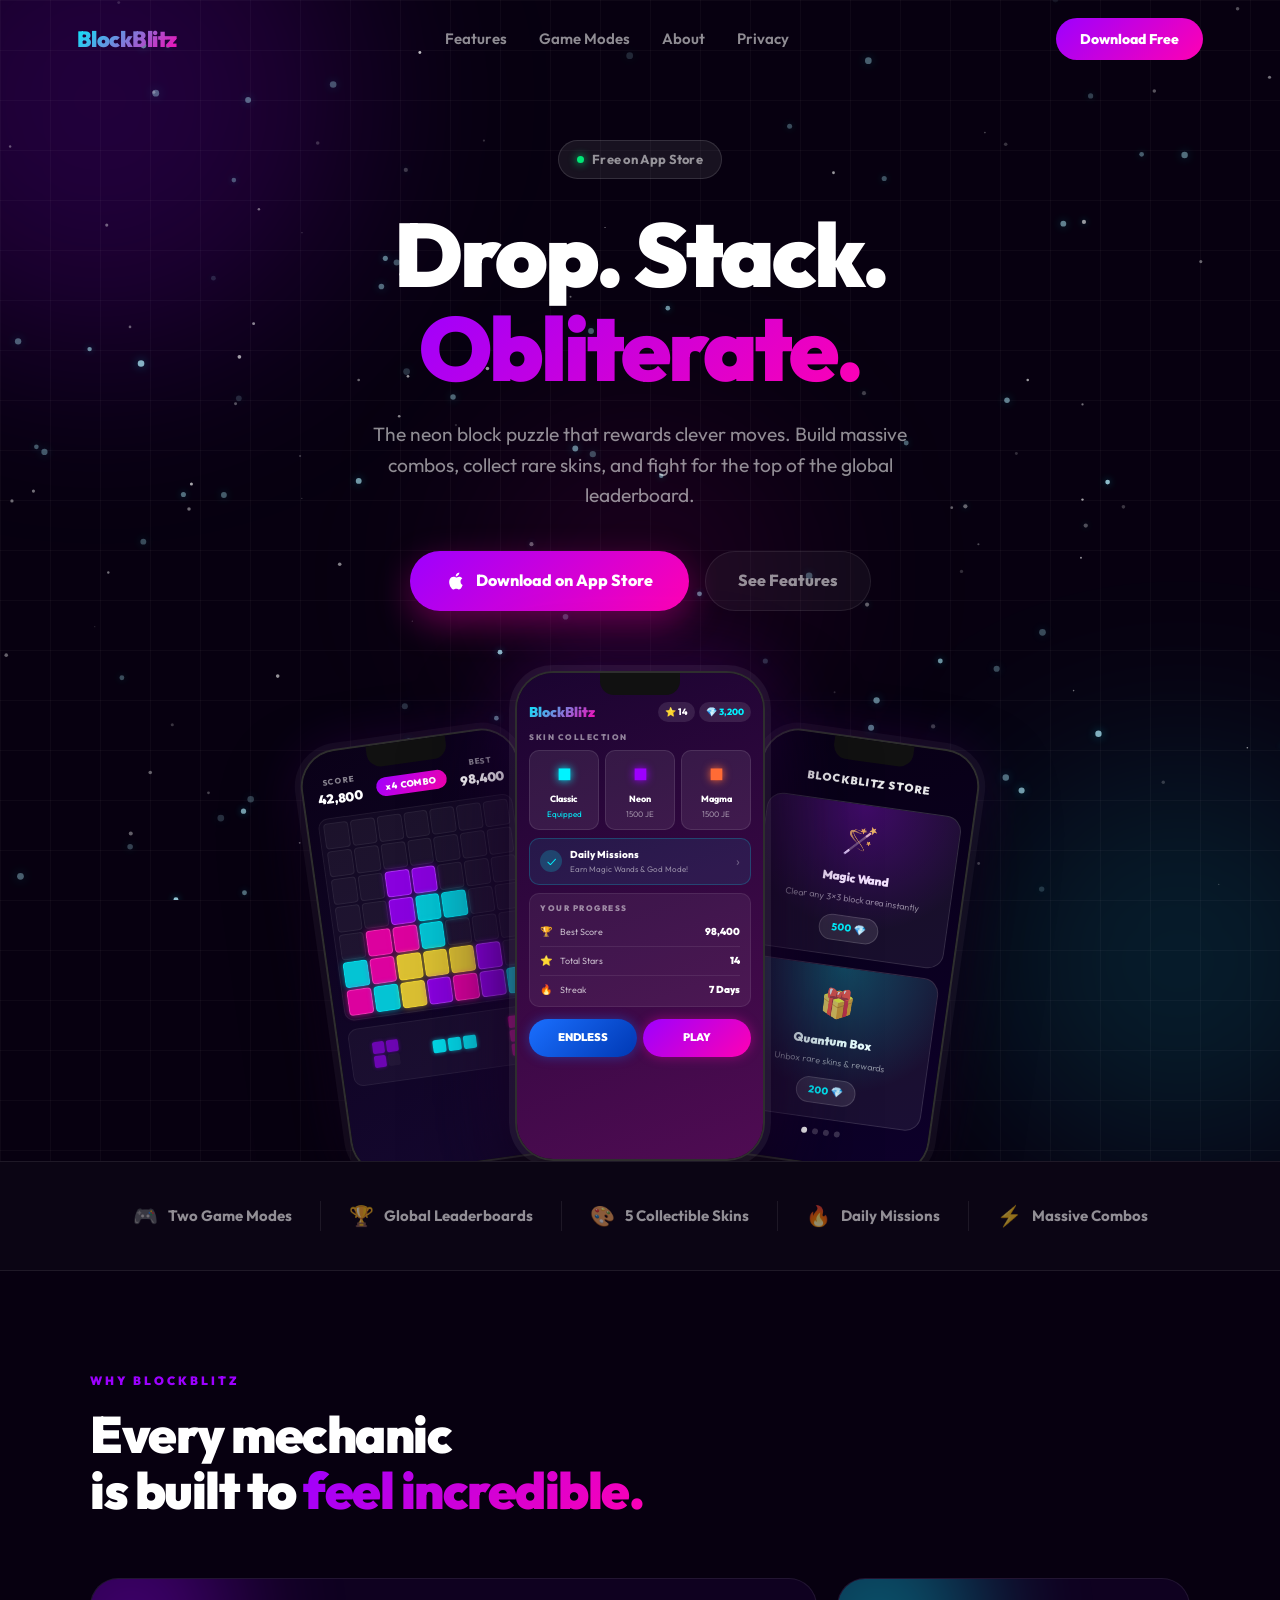
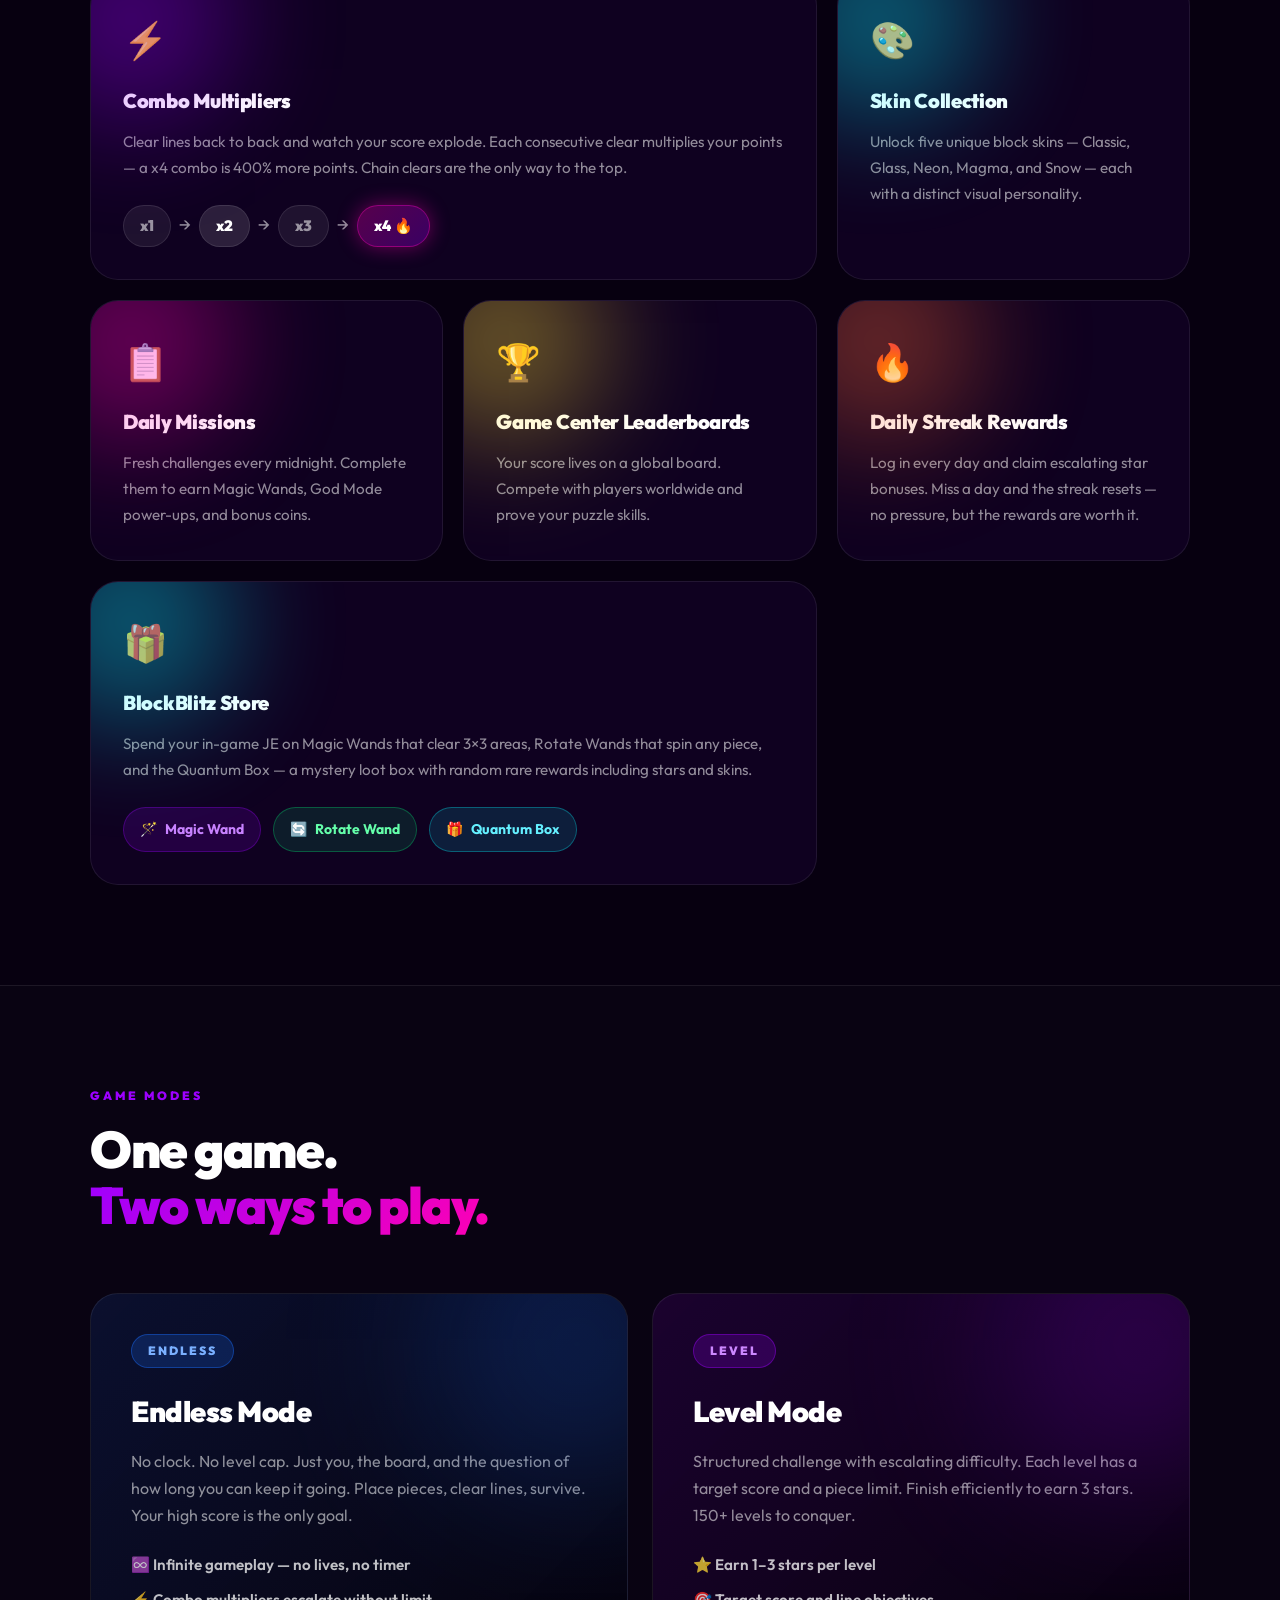
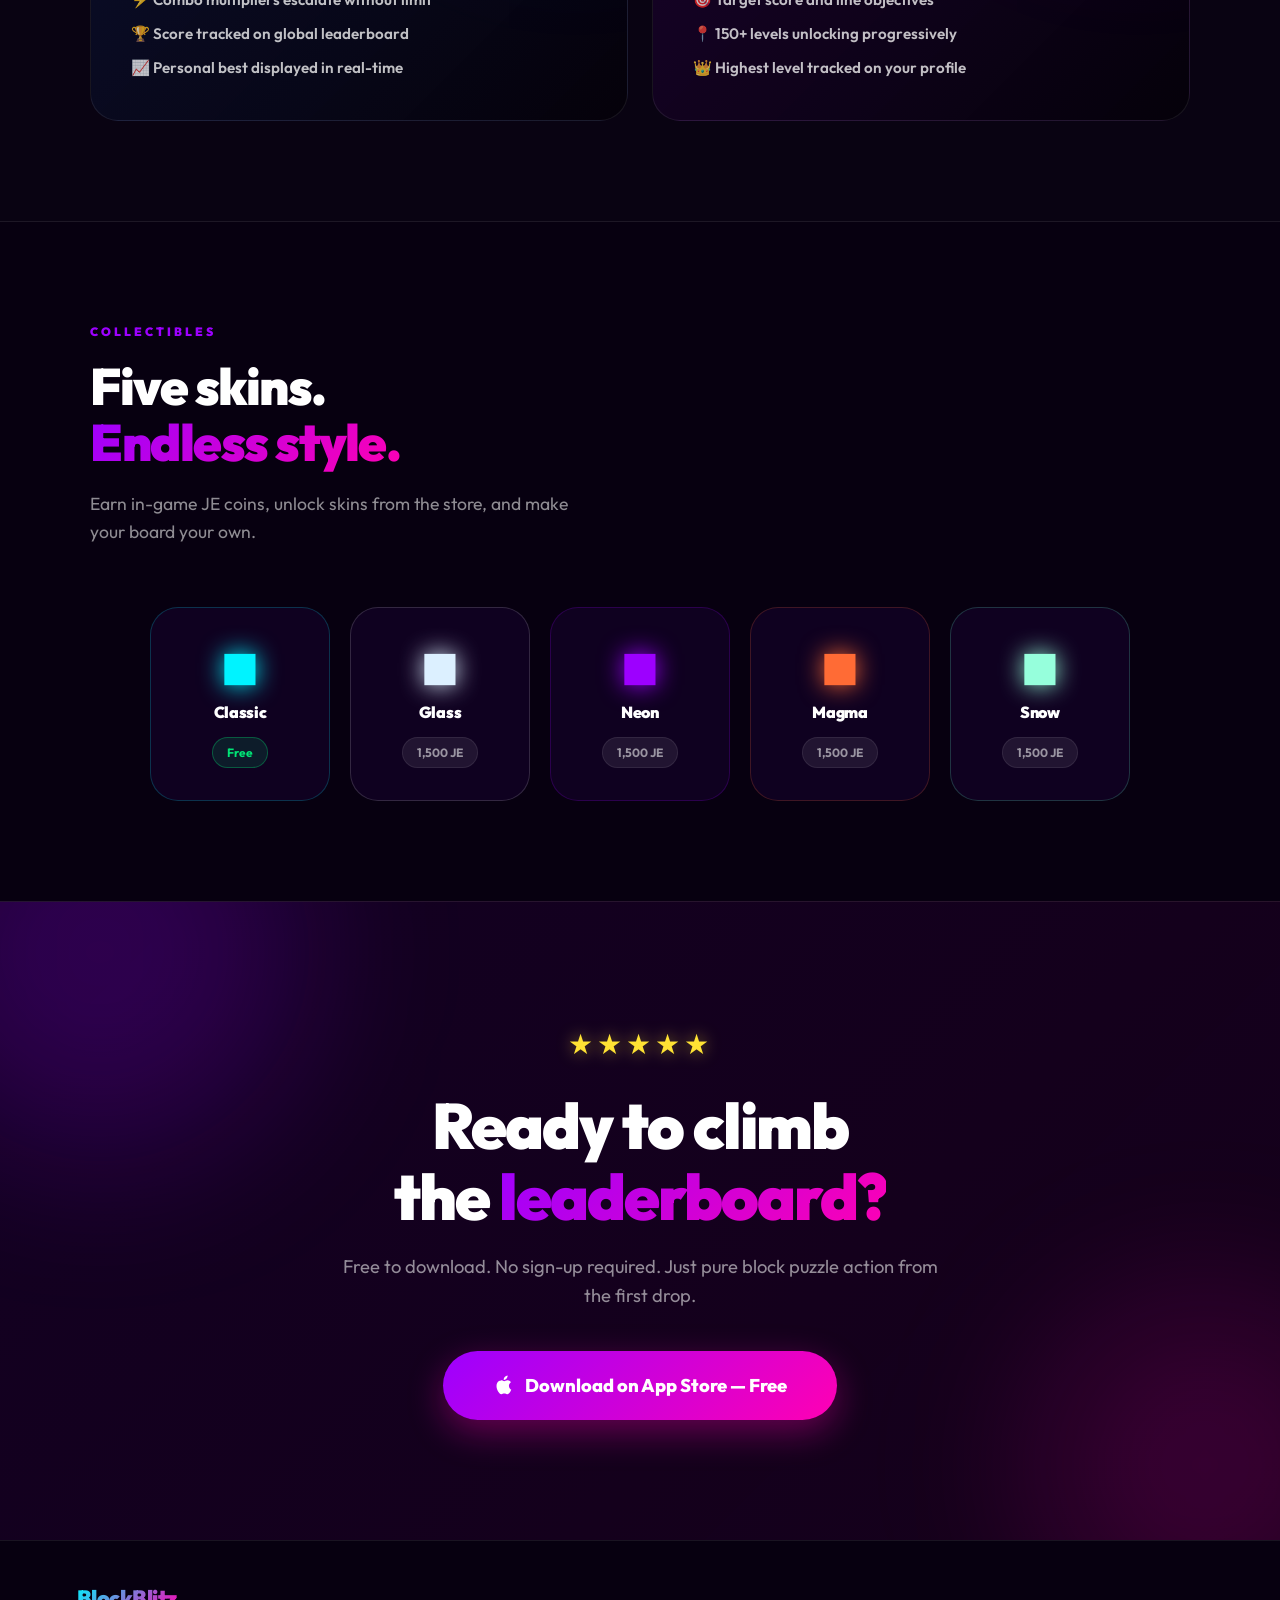
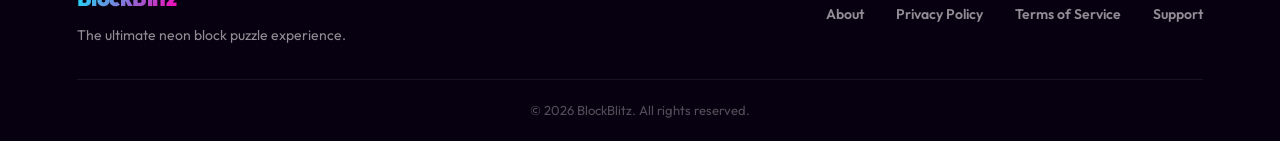
==== index.html @ 147ce805 "Add files via upload" ====
<!DOCTYPE html>
<html lang="en">
<head>
    <meta charset="UTF-8">
    <meta name="viewport" content="width=device-width, initial-scale=1.0">
    <title>BlockBlitz — Neon Block Puzzle Game</title>
    <meta name="description" content="BlockBlitz is the ultimate neon block puzzle game. Two game modes, daily missions, global leaderboards, and collectible skins. Free on the App Store.">
    <link rel="stylesheet" href="style.css">
    <link rel="preconnect" href="https://fonts.googleapis.com">
    <link href="https://fonts.googleapis.com/css2?family=Outfit:wght@300;400;600;800;900&display=swap" rel="stylesheet">
</head>
<body>

    <!-- SNOW CANVAS -->
    <canvas id="snow-canvas"></canvas>

    <!-- NAV -->
    <nav id="navbar">
        <a href="/" class="logo">BlockBlitz</a>
        <div class="nav-links">
            <a href="#features">Features</a>
            <a href="#modes">Game Modes</a>
            <a href="/about.html">About</a>
            <a href="/privacy.html">Privacy</a>
        </div>
        <a href="#" class="nav-cta">Download Free</a>
    </nav>

    <!-- HERO -->
    <section class="hero">
        <div class="hero-bg">
            <div class="orb orb-1"></div>
            <div class="orb orb-2"></div>
            <div class="orb orb-3"></div>
            <div class="grid-lines"></div>
        </div>

        <div class="hero-content">
            <div class="badge">
                <span class="badge-dot"></span>
                Free on App Store
            </div>
            <h1>Drop. Stack.<br><span class="gradient-text">Obliterate.</span></h1>
            <p>The neon block puzzle that rewards clever moves. Build massive combos, collect rare skins, and fight for the top of the global leaderboard.</p>
            <div class="hero-actions">
                <a href="#" class="btn btn-primary">
                    <svg width="20" height="20" viewBox="0 0 20 20" fill="none">
                        <path d="M14.5 10.6c-.1-2.1 1.7-3.1 1.8-3.2-1-1.4-2.5-1.6-3-1.7-1.3-.1-2.5.8-3.1.8-.7 0-1.7-.8-2.8-.7-1.4 0-2.7.8-3.5 2.1-1.5 2.6-.4 6.4 1.1 8.5.7 1 1.5 2.2 2.6 2.1 1-.1 1.4-.7 2.7-.7 1.2 0 1.6.7 2.7.6 1.1 0 1.8-1 2.5-2 .8-1.1 1.1-2.2 1.1-2.3 0 0-2.1-.8-2.1-3.5z" fill="white"/>
                        <path d="M12.4 4.1c.6-.7 1-1.7.9-2.7-.9.1-2 .6-2.6 1.3-.6.6-1.1 1.7-.9 2.7 1 .1 1.9-.5 2.6-1.3z" fill="white"/>
                    </svg>
                    Download on App Store
                </a>
                <a href="#features" class="btn btn-ghost">See Features</a>
            </div>
        </div>

        <!-- Phone Mockups -->
        <div class="hero-phones">
            <!-- Phone 1: Gameplay -->
            <div class="phone phone-left">
                <div class="phone-frame">
                    <div class="phone-notch"></div>
                    <div class="phone-screen game-screen">
                        <div class="gs-header">
                            <div class="gs-score">
                                <span class="gs-label">SCORE</span>
                                <span class="gs-value">42,800</span>
                            </div>
                            <div class="gs-combo">
                                <span class="combo-badge">x4 COMBO</span>
                            </div>
                            <div class="gs-score">
                                <span class="gs-label">BEST</span>
                                <span class="gs-value">98,400</span>
                            </div>
                        </div>
                        <div class="game-board">
                            <div class="board-row">
                                <div class="cell"></div><div class="cell"></div><div class="cell"></div><div class="cell"></div><div class="cell"></div><div class="cell"></div><div class="cell"></div>
                            </div>
                            <div class="board-row">
                                <div class="cell"></div><div class="cell"></div><div class="cell"></div><div class="cell"></div><div class="cell"></div><div class="cell"></div><div class="cell"></div>
                            </div>
                            <div class="board-row">
                                <div class="cell"></div><div class="cell"></div><div class="cell block-purple"></div><div class="cell block-purple"></div><div class="cell"></div><div class="cell"></div><div class="cell"></div>
                            </div>
                            <div class="board-row">
                                <div class="cell"></div><div class="cell"></div><div class="cell block-purple"></div><div class="cell block-cyan"></div><div class="cell block-cyan"></div><div class="cell"></div><div class="cell"></div>
                            </div>
                            <div class="board-row">
                                <div class="cell"></div><div class="cell block-pink"></div><div class="cell block-pink"></div><div class="cell block-cyan"></div><div class="cell"></div><div class="cell"></div><div class="cell"></div>
                            </div>
                            <div class="board-row">
                                <div class="cell block-cyan"></div><div class="cell block-pink"></div><div class="cell block-yellow"></div><div class="cell block-yellow"></div><div class="cell block-yellow"></div><div class="cell block-purple"></div><div class="cell"></div>
                            </div>
                            <div class="board-row clear-row">
                                <div class="cell block-pink"></div><div class="cell block-cyan"></div><div class="cell block-yellow"></div><div class="cell block-purple"></div><div class="cell block-pink"></div><div class="cell block-purple"></div><div class="cell block-cyan"></div>
                            </div>
                        </div>
                        <div class="piece-tray">
                            <div class="tray-piece">
                                <div class="mini-row"><div class="mini-cell mp-purple"></div><div class="mini-cell mp-purple"></div></div>
                                <div class="mini-row"><div class="mini-cell mp-purple"></div><div class="mini-cell"></div></div>
                            </div>
                            <div class="tray-piece tray-active">
                                <div class="mini-row"><div class="mini-cell mp-cyan"></div><div class="mini-cell mp-cyan"></div><div class="mini-cell mp-cyan"></div></div>
                            </div>
                            <div class="tray-piece">
                                <div class="mini-row"><div class="mini-cell mp-pink"></div></div>
                                <div class="mini-row"><div class="mini-cell mp-pink"></div></div>
                                <div class="mini-row"><div class="mini-cell mp-pink"></div></div>
                            </div>
                        </div>
                    </div>
                </div>
            </div>

            <!-- Phone 2: Home Screen (center) -->
            <div class="phone phone-center">
                <div class="phone-frame">
                    <div class="phone-notch"></div>
                    <div class="phone-screen home-screen">
                        <div class="hs-topbar">
                            <span class="hs-logo">BlockBlitz</span>
                            <div class="hs-currency">
                                <span class="currency-pill">⭐ 14</span>
                                <span class="currency-pill je">💎 3,200</span>
                            </div>
                        </div>
                        <div class="hs-skins">
                            <div class="hs-section-label">SKIN COLLECTION</div>
                            <div class="skins-row">
                                <div class="skin-card skin-cyan">
                                    <div class="skin-icon">◼</div>
                                    <div class="skin-name">Classic</div>
                                    <div class="skin-status equipped">Equipped</div>
                                </div>
                                <div class="skin-card skin-purple">
                                    <div class="skin-icon">◼</div>
                                    <div class="skin-name">Neon</div>
                                    <div class="skin-status">1500 JE</div>
                                </div>
                                <div class="skin-card skin-orange">
                                    <div class="skin-icon">◼</div>
                                    <div class="skin-name">Magma</div>
                                    <div class="skin-status">1500 JE</div>
                                </div>
                            </div>
                        </div>
                        <div class="hs-missions">
                            <div class="mission-row">
                                <span class="mission-icon">✓</span>
                                <div class="mission-info">
                                    <div class="mission-title">Daily Missions</div>
                                    <div class="mission-sub">Earn Magic Wands &amp; God Mode!</div>
                                </div>
                                <span class="mission-arrow">›</span>
                            </div>
                        </div>
                        <div class="hs-stats">
                            <div class="hs-section-label">YOUR PROGRESS</div>
                            <div class="stat-row">
                                <span class="stat-icon" style="color:#FFD700">🏆</span>
                                <span class="stat-name">Best Score</span>
                                <span class="stat-val">98,400</span>
                            </div>
                            <div class="stat-divider"></div>
                            <div class="stat-row">
                                <span class="stat-icon" style="color:#00f3ff">⭐</span>
                                <span class="stat-name">Total Stars</span>
                                <span class="stat-val">14</span>
                            </div>
                            <div class="stat-divider"></div>
                            <div class="stat-row">
                                <span class="stat-icon" style="color:#FF6B35">🔥</span>
                                <span class="stat-name">Streak</span>
                                <span class="stat-val">7 Days</span>
                            </div>
                        </div>
                        <div class="hs-play-buttons">
                            <div class="play-btn blue-btn">ENDLESS</div>
                            <div class="play-btn purple-btn">PLAY</div>
                        </div>
                    </div>
                </div>
            </div>

            <!-- Phone 3: Store -->
            <div class="phone phone-right">
                <div class="phone-frame">
                    <div class="phone-notch"></div>
                    <div class="phone-screen store-screen">
                        <div class="store-header">
                            <span class="store-title">BLOCKBLITZ STORE</span>
                        </div>
                        <div class="store-card">
                            <div class="store-card-glow"></div>
                            <div class="store-icon">🪄</div>
                            <div class="store-card-name">Magic Wand</div>
                            <div class="store-card-desc">Clear any 3×3 block area instantly</div>
                            <div class="store-price">500 💎</div>
                        </div>
                        <div class="store-card store-card-cyan">
                            <div class="store-card-glow glow-cyan"></div>
                            <div class="store-icon">🎁</div>
                            <div class="store-card-name">Quantum Box</div>
                            <div class="store-card-desc">Unbox rare skins &amp; rewards</div>
                            <div class="store-price">200 💎</div>
                        </div>
                        <div class="store-dots">
                            <div class="dot active"></div>
                            <div class="dot"></div>
                            <div class="dot"></div>
                            <div class="dot"></div>
                        </div>
                    </div>
                </div>
            </div>
        </div>
    </section>

    <!-- FEATURE STRIP -->
    <div class="feature-strip">
        <div class="strip-item">
            <span class="strip-icon">🎮</span>
            <span>Two Game Modes</span>
        </div>
        <div class="strip-divider"></div>
        <div class="strip-item">
            <span class="strip-icon">🏆</span>
            <span>Global Leaderboards</span>
        </div>
        <div class="strip-divider"></div>
        <div class="strip-item">
            <span class="strip-icon">🎨</span>
            <span>5 Collectible Skins</span>
        </div>
        <div class="strip-divider"></div>
        <div class="strip-item">
            <span class="strip-icon">🔥</span>
            <span>Daily Missions</span>
        </div>
        <div class="strip-divider"></div>
        <div class="strip-item">
            <span class="strip-icon">⚡</span>
            <span>Massive Combos</span>
        </div>
    </div>

    <!-- FEATURES -->
    <section class="section" id="features">
        <div class="section-inner">
            <div class="section-label">WHY BLOCKBLITZ</div>
            <h2 class="section-title">Every mechanic<br>is built to <span class="gradient-text">feel incredible.</span></h2>

            <div class="features-grid">
                <div class="feature-card fc-large">
                    <div class="fc-glow fc-glow-purple"></div>
                    <div class="fc-icon">⚡</div>
                    <h3>Combo Multipliers</h3>
                    <p>Clear lines back to back and watch your score explode. Each consecutive clear multiplies your points — a x4 combo is 400% more points. Chain clears are the only way to the top.</p>
                    <div class="combo-demo">
                        <div class="combo-step">x1</div>
                        <div class="combo-arrow">→</div>
                        <div class="combo-step active">x2</div>
                        <div class="combo-arrow">→</div>
                        <div class="combo-step">x3</div>
                        <div class="combo-arrow">→</div>
                        <div class="combo-step glow-step">x4 🔥</div>
                    </div>
                </div>

                <div class="feature-card">
                    <div class="fc-glow fc-glow-cyan"></div>
                    <div class="fc-icon">🎨</div>
                    <h3>Skin Collection</h3>
                    <p>Unlock five unique block skins — Classic, Glass, Neon, Magma, and Snow — each with a distinct visual personality.</p>
                </div>

                <div class="feature-card">
                    <div class="fc-glow fc-glow-pink"></div>
                    <div class="fc-icon">📋</div>
                    <h3>Daily Missions</h3>
                    <p>Fresh challenges every midnight. Complete them to earn Magic Wands, God Mode power-ups, and bonus coins.</p>
                </div>

                <div class="feature-card">
                    <div class="fc-glow fc-glow-yellow"></div>
                    <div class="fc-icon">🏆</div>
                    <h3>Game Center Leaderboards</h3>
                    <p>Your score lives on a global board. Compete with players worldwide and prove your puzzle skills.</p>
                </div>

                <div class="feature-card">
                    <div class="fc-glow fc-glow-orange"></div>
                    <div class="fc-icon">🔥</div>
                    <h3>Daily Streak Rewards</h3>
                    <p>Log in every day and claim escalating star bonuses. Miss a day and the streak resets — no pressure, but the rewards are worth it.</p>
                </div>

                <div class="feature-card fc-large">
                    <div class="fc-glow fc-glow-cyan"></div>
                    <div class="fc-icon">🎁</div>
                    <h3>BlockBlitz Store</h3>
                    <p>Spend your in-game JE on Magic Wands that clear 3×3 areas, Rotate Wands that spin any piece, and the Quantum Box — a mystery loot box with random rare rewards including stars and skins.</p>
                    <div class="store-preview-row">
                        <div class="store-preview-item sp-purple">
                            <span>🪄</span>
                            <span>Magic Wand</span>
                        </div>
                        <div class="store-preview-item sp-green">
                            <span>🔄</span>
                            <span>Rotate Wand</span>
                        </div>
                        <div class="store-preview-item sp-cyan">
                            <span>🎁</span>
                            <span>Quantum Box</span>
                        </div>
                    </div>
                </div>
            </div>
        </div>
    </section>

    <!-- GAME MODES -->
    <section class="section modes-section" id="modes">
        <div class="section-inner">
            <div class="section-label">GAME MODES</div>
            <h2 class="section-title">One game.<br><span class="gradient-text">Two ways to play.</span></h2>

            <div class="modes-grid">
                <div class="mode-card mode-endless">
                    <div class="mode-bg-glow mode-bg-blue"></div>
                    <div class="mode-header">
                        <div class="mode-badge mode-badge-blue">ENDLESS</div>
                    </div>
                    <h3>Endless Mode</h3>
                    <p>No clock. No level cap. Just you, the board, and the question of how long you can keep it going. Place pieces, clear lines, survive. Your high score is the only goal.</p>
                    <ul class="mode-list">
                        <li>♾️ Infinite gameplay — no lives, no timer</li>
                        <li>⚡ Combo multipliers escalate without limit</li>
                        <li>🏆 Score tracked on global leaderboard</li>
                        <li>📈 Personal best displayed in real-time</li>
                    </ul>
                </div>

                <div class="mode-card mode-level">
                    <div class="mode-bg-glow mode-bg-purple"></div>
                    <div class="mode-header">
                        <div class="mode-badge mode-badge-purple">LEVEL</div>
                    </div>
                    <h3>Level Mode</h3>
                    <p>Structured challenge with escalating difficulty. Each level has a target score and a piece limit. Finish efficiently to earn 3 stars. 150+ levels to conquer.</p>
                    <ul class="mode-list">
                        <li>⭐ Earn 1–3 stars per level</li>
                        <li>🎯 Target score and line objectives</li>
                        <li>📍 150+ levels unlocking progressively</li>
                        <li>👑 Highest level tracked on your profile</li>
                    </ul>
                </div>
            </div>
        </div>
    </section>

    <!-- SKINS SHOWCASE -->
    <section class="section skins-section">
        <div class="section-inner">
            <div class="section-label">COLLECTIBLES</div>
            <h2 class="section-title">Five skins.<br><span class="gradient-text">Endless style.</span></h2>
            <p class="section-subtitle">Earn in-game JE coins, unlock skins from the store, and make your board your own.</p>

            <div class="skins-showcase">
                <div class="showcase-skin ss-classic">
                    <div class="ss-block">◼</div>
                    <div class="ss-name">Classic</div>
                    <div class="ss-tag free">Free</div>
                </div>
                <div class="showcase-skin ss-glass">
                    <div class="ss-block">◼</div>
                    <div class="ss-name">Glass</div>
                    <div class="ss-tag">1,500 JE</div>
                </div>
                <div class="showcase-skin ss-neon">
                    <div class="ss-block">◼</div>
                    <div class="ss-name">Neon</div>
                    <div class="ss-tag">1,500 JE</div>
                </div>
                <div class="showcase-skin ss-magma">
                    <div class="ss-block">◼</div>
                    <div class="ss-name">Magma</div>
                    <div class="ss-tag">1,500 JE</div>
                </div>
                <div class="showcase-skin ss-snow">
                    <div class="ss-block">◼</div>
                    <div class="ss-name">Snow</div>
                    <div class="ss-tag">1,500 JE</div>
                </div>
            </div>
        </div>
    </section>

    <!-- FINAL CTA -->
    <section class="cta-section">
        <div class="cta-orb cta-orb-1"></div>
        <div class="cta-orb cta-orb-2"></div>
        <div class="cta-inner">
            <div class="cta-rating">
                <span class="stars-row">★★★★★</span>
            </div>
            <h2>Ready to climb<br>the <span class="gradient-text">leaderboard?</span></h2>
            <p>Free to download. No sign-up required. Just pure block puzzle action from the first drop.</p>
            <a href="#" class="btn btn-primary btn-xl">
                <svg width="22" height="22" viewBox="0 0 20 20" fill="none">
                    <path d="M14.5 10.6c-.1-2.1 1.7-3.1 1.8-3.2-1-1.4-2.5-1.6-3-1.7-1.3-.1-2.5.8-3.1.8-.7 0-1.7-.8-2.8-.7-1.4 0-2.7.8-3.5 2.1-1.5 2.6-.4 6.4 1.1 8.5.7 1 1.5 2.2 2.6 2.1 1-.1 1.4-.7 2.7-.7 1.2 0 1.6.7 2.7.6 1.1 0 1.8-1 2.5-2 .8-1.1 1.1-2.2 1.1-2.3 0 0-2.1-.8-2.1-3.5z" fill="white"/>
                    <path d="M12.4 4.1c.6-.7 1-1.7.9-2.7-.9.1-2 .6-2.6 1.3-.6.6-1.1 1.7-.9 2.7 1 .1 1.9-.5 2.6-1.3z" fill="white"/>
                </svg>
                Download on App Store — Free
            </a>
        </div>
    </section>

    <!-- FOOTER -->
    <footer>
        <div class="footer-inner">
            <div class="footer-left">
                <a href="/" class="logo">BlockBlitz</a>
                <p>The ultimate neon block puzzle experience.</p>
            </div>
            <div class="footer-links">
                <a href="/about.html">About</a>
                <a href="/privacy.html">Privacy Policy</a>
                <a href="/terms.html">Terms of Service</a>
                <a href="mailto:support@blockblitz.ma">Support</a>
            </div>
        </div>
        <div class="footer-bottom">
            <p>&copy; 2026 BlockBlitz. All rights reserved.</p>
        </div>
    </footer>

    <script>
        // ── Sticky nav ──
        const navbar = document.getElementById('navbar');
        window.addEventListener('scroll', () => {
            navbar.classList.toggle('scrolled', window.scrollY > 20);
        });

        // ── Scroll-reveal ──
        const observer = new IntersectionObserver((entries) => {
            entries.forEach(entry => {
                if (entry.isIntersecting) entry.target.classList.add('visible');
            });
        }, { threshold: 0.1 });
        document.querySelectorAll('.feature-card, .mode-card, .showcase-skin').forEach(el => observer.observe(el));

        // ── Snow effect ──
        const canvas = document.getElementById('snow-canvas');
        const ctx    = canvas.getContext('2d');

        let W = window.innerWidth;
        let H = window.innerHeight;
        canvas.width  = W;
        canvas.height = H;

        window.addEventListener('resize', () => {
            W = canvas.width  = window.innerWidth;
            H = canvas.height = window.innerHeight;
        });

        const FLAKE_COUNT = 160;

        // Each flake: x, y, r (radius), speed, drift (horizontal sway), sway phase, opacity, twinkle speed
        const flakes = Array.from({ length: FLAKE_COUNT }, () => makeFlake(true));

        function makeFlake(randomY = false) {
            const r = Math.random() * 2.8 + 0.6;          // 0.6 – 3.4 px
            return {
                x:      Math.random() * W,
                y:      randomY ? Math.random() * H : -r * 2,
                r,
                speed:  Math.random() * 0.9 + 0.35,       // fall speed
                drift:  Math.random() * 0.4 - 0.2,        // horizontal creep
                phase:  Math.random() * Math.PI * 2,      // sway phase offset
                amp:    Math.random() * 0.6 + 0.2,        // sway amplitude
                opBase: Math.random() * 0.45 + 0.25,      // 0.25–0.7
                opDelta:Math.random() * 0.015 + 0.003,    // twinkle speed
                opDir:  1,
                op:     0,
            };
        }

        let tick = 0;

        function drawSnow() {
            ctx.clearRect(0, 0, W, H);
            tick += 0.012;

            for (const f of flakes) {
                // Twinkle
                f.op += f.opDelta * f.opDir;
                if (f.op > f.opBase + 0.15) f.opDir = -1;
                if (f.op < f.opBase - 0.15) f.opDir =  1;
                const alpha = Math.max(0.05, Math.min(0.85, f.op));

                // Sway
                const sway = Math.sin(tick + f.phase) * f.amp;

                // Draw — larger flakes get a subtle neon-cyan tint; tiny ones stay white
                const tint = f.r > 2.2 ? `rgba(180, 240, 255, ${alpha})` : `rgba(255, 255, 255, ${alpha})`;
                ctx.beginPath();
                ctx.arc(f.x, f.y, f.r, 0, Math.PI * 2);
                ctx.fillStyle = tint;

                // Soft glow for bigger flakes
                if (f.r > 2) {
                    ctx.shadowColor  = 'rgba(0, 243, 255, 0.5)';
                    ctx.shadowBlur   = f.r * 3;
                } else {
                    ctx.shadowBlur = 0;
                }
                ctx.fill();

                // Move
                f.y += f.speed;
                f.x += f.drift + sway * 0.04;

                // Reset when off-screen
                if (f.y > H + 10 || f.x < -20 || f.x > W + 20) {
                    Object.assign(f, makeFlake(false));
                }
            }

            ctx.shadowBlur = 0;
            requestAnimationFrame(drawSnow);
        }

        drawSnow();
    </script>
</body>
</html>
---- style.css ----
@import url('https://fonts.googleapis.com/css2?family=Outfit:wght@300;400;600;800;900&display=swap');

/* ==================== ROOT ==================== */
:root {
    --bg: #070010;
    --bg-card: #0f0120;
    --purple: #9d00ff;
    --pink: #ff00b3;
    --cyan: #00f3ff;
    --blue: #1a6fff;
    --yellow: #ffe234;
    --orange: #ff6b35;
    --green: #00e676;
    --white: #ffffff;
    --muted: rgba(255,255,255,0.55);
    --border: rgba(255,255,255,0.08);
    --radius-lg: 28px;
    --radius-md: 18px;
    --radius-sm: 12px;
}

* { margin: 0; padding: 0; box-sizing: border-box; }

/* Snow canvas — fixed, behind all content, no pointer events */
#snow-canvas {
    position: fixed;
    top: 0; left: 0;
    width: 100%; height: 100%;
    z-index: 1;
    pointer-events: none;
}

html { scroll-behavior: smooth; }

body {
    background: var(--bg);
    color: var(--white);
    font-family: 'Outfit', sans-serif;
    line-height: 1.6;
    overflow-x: hidden;
}

/* ==================== NAVBAR ==================== */
nav {
    display: flex;
    align-items: center;
    justify-content: space-between;
    padding: 18px 6%;
    position: fixed;
    top: 0; left: 0; right: 0;
    z-index: 300;
    background: rgba(7, 0, 16, 0);
    transition: background 0.3s, border-bottom 0.3s;
}

nav.scrolled {
    background: rgba(7, 0, 16, 0.92);
    border-bottom: 1px solid var(--border);
    backdrop-filter: blur(20px);
    -webkit-backdrop-filter: blur(20px);
}

.logo {
    font-size: 22px;
    font-weight: 900;
    background: linear-gradient(135deg, var(--cyan), var(--pink));
    -webkit-background-clip: text;
    -webkit-text-fill-color: transparent;
    background-clip: text;
    text-decoration: none;
    letter-spacing: -0.5px;
}

.nav-links {
    display: flex;
    gap: 32px;
}

.nav-links a {
    color: var(--muted);
    text-decoration: none;
    font-weight: 600;
    font-size: 15px;
    transition: color 0.2s;
}

.nav-links a:hover { color: var(--white); }

.nav-cta {
    background: linear-gradient(135deg, var(--purple), var(--pink));
    color: white;
    text-decoration: none;
    font-weight: 800;
    font-size: 14px;
    padding: 10px 24px;
    border-radius: 50px;
    transition: opacity 0.2s, transform 0.2s;
}

.nav-cta:hover { opacity: 0.85; transform: translateY(-1px); }

/* ==================== HERO ==================== */
.hero {
    min-height: 100vh;
    padding-top: 80px;
    display: flex;
    flex-direction: column;
    align-items: center;
    position: relative;
    overflow: hidden;
}

.hero-bg {
    position: absolute;
    inset: 0;
    z-index: 0;
}

.orb {
    position: absolute;
    border-radius: 50%;
    filter: blur(100px);
    animation: float 12s infinite alternate ease-in-out;
}

.orb-1 {
    width: 500px; height: 500px;
    background: rgba(157, 0, 255, 0.18);
    top: -150px; left: -150px;
}

.orb-2 {
    width: 400px; height: 400px;
    background: rgba(0, 243, 255, 0.12);
    bottom: 0; right: -100px;
    animation-delay: -6s;
}

.orb-3 {
    width: 300px; height: 300px;
    background: rgba(255, 0, 179, 0.1);
    top: 50%; left: 50%;
    transform: translate(-50%, -50%);
    animation-delay: -3s;
}

.grid-lines {
    position: absolute;
    inset: 0;
    background-image:
        linear-gradient(rgba(255,255,255,0.03) 1px, transparent 1px),
        linear-gradient(90deg, rgba(255,255,255,0.03) 1px, transparent 1px);
    background-size: 50px 50px;
}

@keyframes float {
    0% { transform: translate(0, 0) scale(1); }
    100% { transform: translate(20px, 30px) scale(1.1); }
}

.hero-content {
    position: relative;
    z-index: 2;
    text-align: center;
    padding: 60px 20px 40px;
    max-width: 800px;
}

.badge {
    display: inline-flex;
    align-items: center;
    gap: 8px;
    background: rgba(255,255,255,0.07);
    border: 1px solid rgba(255,255,255,0.12);
    border-radius: 50px;
    padding: 8px 18px;
    font-size: 13px;
    font-weight: 700;
    color: var(--muted);
    margin-bottom: 28px;
    letter-spacing: 0.3px;
}

.badge-dot {
    width: 7px; height: 7px;
    border-radius: 50%;
    background: var(--green);
    box-shadow: 0 0 8px var(--green);
    animation: pulse-dot 2s infinite;
}

@keyframes pulse-dot {
    0%, 100% { opacity: 1; }
    50% { opacity: 0.4; }
}

.hero h1 {
    font-size: clamp(3rem, 7vw, 6rem);
    font-weight: 900;
    line-height: 1.05;
    letter-spacing: -3px;
    margin-bottom: 24px;
}

.gradient-text {
    background: linear-gradient(135deg, var(--purple), var(--pink));
    -webkit-background-clip: text;
    -webkit-text-fill-color: transparent;
    background-clip: text;
}

.hero p {
    font-size: 1.2rem;
    color: var(--muted);
    max-width: 560px;
    margin: 0 auto 40px;
}

.hero-actions {
    display: flex;
    gap: 16px;
    justify-content: center;
    flex-wrap: wrap;
}

/* ==================== BUTTONS ==================== */
.btn {
    display: inline-flex;
    align-items: center;
    gap: 10px;
    text-decoration: none;
    font-weight: 800;
    border-radius: 50px;
    transition: all 0.25s ease;
    cursor: pointer;
}

.btn-primary {
    padding: 16px 36px;
    font-size: 1rem;
    color: white;
    background: linear-gradient(135deg, var(--purple), var(--pink));
    box-shadow: 0 12px 35px rgba(255, 0, 179, 0.35);
}

.btn-primary:hover {
    transform: translateY(-3px);
    box-shadow: 0 20px 50px rgba(255, 0, 179, 0.5);
}

.btn-xl {
    padding: 20px 50px;
    font-size: 1.15rem;
}

.btn-ghost {
    padding: 16px 32px;
    font-size: 1rem;
    color: var(--muted);
    border: 1px solid var(--border);
    background: rgba(255,255,255,0.04);
}

.btn-ghost:hover {
    color: var(--white);
    border-color: rgba(255,255,255,0.2);
    background: rgba(255,255,255,0.08);
}

/* ==================== PHONE MOCKUPS ==================== */
.hero-phones {
    position: relative;
    z-index: 2;
    display: flex;
    align-items: flex-end;
    justify-content: center;
    gap: 0;
    padding: 20px 20px 0;
    width: 100%;
    max-width: 1100px;
}

.phone {
    flex-shrink: 0;
    transition: transform 0.3s;
}

.phone-center { z-index: 3; }
.phone-left, .phone-right {
    z-index: 2;
    margin-bottom: -10px;
}

.phone-left { transform: rotate(-8deg) translateX(30px); }
.phone-right { transform: rotate(8deg) translateX(-30px); }

.phone:hover .phone-frame { transform: translateY(-10px); }
.phone-left:hover { transform: rotate(-5deg) translateX(30px); }
.phone-right:hover { transform: rotate(5deg) translateX(-30px); }

.phone-frame {
    width: 220px;
    height: 430px;
    background: #111;
    border-radius: 38px;
    border: 2px solid rgba(255,255,255,0.12);
    box-shadow:
        0 0 0 6px rgba(255,255,255,0.04),
        0 40px 80px rgba(0,0,0,0.8),
        0 0 60px rgba(157,0,255,0.15);
    overflow: hidden;
    position: relative;
    transition: transform 0.3s ease;
}

.phone-center .phone-frame {
    width: 250px;
    height: 490px;
    box-shadow:
        0 0 0 6px rgba(255,255,255,0.06),
        0 50px 100px rgba(0,0,0,0.9),
        0 0 80px rgba(157,0,255,0.25);
}

.phone-notch {
    width: 80px; height: 22px;
    background: #111;
    border-radius: 0 0 14px 14px;
    margin: 0 auto;
    position: relative;
    z-index: 10;
}

/* --- Game Screen --- */
.phone-screen {
    position: absolute;
    inset: 0;
    overflow: hidden;
}

.game-screen {
    background: linear-gradient(160deg, #0a0118, #150830);
    display: flex;
    flex-direction: column;
    padding: 24px 10px 10px;
    gap: 8px;
}

.gs-header {
    display: flex;
    justify-content: space-between;
    align-items: center;
    padding: 0 4px;
}

.gs-score { text-align: center; }
.gs-label { display: block; font-size: 8px; font-weight: 800; color: rgba(255,255,255,0.5); letter-spacing: 1px; }
.gs-value { display: block; font-size: 13px; font-weight: 900; color: white; }

.combo-badge {
    background: linear-gradient(135deg, var(--purple), var(--pink));
    font-size: 9px;
    font-weight: 900;
    padding: 4px 10px;
    border-radius: 20px;
    letter-spacing: 0.5px;
    animation: combo-pulse 1.5s infinite alternate;
}

@keyframes combo-pulse {
    0% { box-shadow: 0 0 8px rgba(255,0,179,0.5); }
    100% { box-shadow: 0 0 20px rgba(255,0,179,0.9); }
}

.game-board {
    display: flex;
    flex-direction: column;
    gap: 2px;
    padding: 4px;
    background: rgba(255,255,255,0.03);
    border-radius: 10px;
    border: 1px solid rgba(255,255,255,0.06);
}

.board-row {
    display: flex;
    gap: 2px;
}

.cell {
    width: 26px; height: 26px;
    border-radius: 4px;
    background: rgba(255,255,255,0.04);
    border: 1px solid rgba(255,255,255,0.06);
    flex: 1;
}

.block-purple { background: rgba(157,0,255,0.85); border-color: rgba(200,100,255,0.5); box-shadow: 0 0 6px rgba(157,0,255,0.6); }
.block-cyan   { background: rgba(0,243,255,0.8);  border-color: rgba(0,243,255,0.5);   box-shadow: 0 0 6px rgba(0,243,255,0.5); }
.block-pink   { background: rgba(255,0,179,0.85); border-color: rgba(255,100,200,0.5); box-shadow: 0 0 6px rgba(255,0,179,0.6); }
.block-yellow { background: rgba(255,226,52,0.85); border-color: rgba(255,226,52,0.5); box-shadow: 0 0 6px rgba(255,226,52,0.5); }

.clear-row .cell { animation: clear-flash 0.8s infinite alternate; }
@keyframes clear-flash {
    0% { opacity: 1; }
    100% { opacity: 0.3; box-shadow: 0 0 12px rgba(255,255,255,0.5); }
}

.piece-tray {
    display: flex;
    justify-content: space-around;
    align-items: center;
    padding: 8px 4px;
    background: rgba(255,255,255,0.04);
    border-radius: 10px;
    border: 1px solid rgba(255,255,255,0.06);
}

.tray-piece { display: flex; flex-direction: column; gap: 2px; opacity: 0.7; }
.tray-active { opacity: 1; transform: scale(1.1); }

.mini-row { display: flex; gap: 2px; }
.mini-cell {
    width: 12px; height: 12px;
    border-radius: 2px;
    background: rgba(255,255,255,0.05);
}

.mp-purple { background: rgba(157,0,255,0.9); box-shadow: 0 0 4px rgba(157,0,255,0.6); }
.mp-cyan   { background: rgba(0,243,255,0.9);  box-shadow: 0 0 4px rgba(0,243,255,0.6); }
.mp-pink   { background: rgba(255,0,179,0.9);  box-shadow: 0 0 4px rgba(255,0,179,0.6); }

/* --- Home Screen --- */
.home-screen {
    background: linear-gradient(160deg, #1a0430, #5a0d5a 120%);
    display: flex;
    flex-direction: column;
    gap: 8px;
    padding: 28px 12px 8px;
    overflow: hidden;
}

.hs-topbar {
    display: flex;
    justify-content: space-between;
    align-items: center;
}

.hs-logo {
    font-size: 14px;
    font-weight: 900;
    background: linear-gradient(135deg, var(--cyan), var(--pink));
    -webkit-background-clip: text;
    -webkit-text-fill-color: transparent;
    background-clip: text;
}

.hs-currency { display: flex; gap: 4px; }

.currency-pill {
    font-size: 9px;
    font-weight: 800;
    padding: 3px 7px;
    background: rgba(255,255,255,0.1);
    border-radius: 20px;
    color: white;
}

.currency-pill.je { color: var(--cyan); }

.hs-section-label {
    font-size: 8px;
    font-weight: 900;
    color: rgba(255,255,255,0.5);
    letter-spacing: 1.5px;
    margin-bottom: 6px;
}

.hs-skins { }

.skins-row { display: flex; gap: 6px; }

.skin-card {
    flex: 1;
    background: rgba(255,255,255,0.08);
    border-radius: 10px;
    border: 1px solid rgba(255,255,255,0.1);
    padding: 8px 4px;
    text-align: center;
    font-size: 8px;
}

.skin-icon { font-size: 18px; margin-bottom: 4px; }
.skin-name { font-weight: 800; font-size: 9px; color: white; }
.skin-status { font-size: 8px; color: rgba(255,255,255,0.5); margin-top: 2px; }
.skin-status.equipped { color: var(--cyan); }

.skin-card.skin-cyan .skin-icon { color: var(--cyan); text-shadow: 0 0 8px var(--cyan); }
.skin-card.skin-purple .skin-icon { color: var(--purple); text-shadow: 0 0 8px var(--purple); }
.skin-card.skin-orange .skin-icon { color: var(--orange); text-shadow: 0 0 8px var(--orange); }

.hs-missions {
    background: rgba(0,243,255,0.08);
    border: 1px solid rgba(0,243,255,0.2);
    border-radius: 10px;
    padding: 8px 10px;
}

.mission-row {
    display: flex;
    align-items: center;
    gap: 8px;
}

.mission-icon {
    width: 22px; height: 22px;
    border-radius: 50%;
    background: rgba(0,243,255,0.2);
    color: var(--cyan);
    font-size: 12px;
    display: flex; align-items: center; justify-content: center;
}

.mission-info { flex: 1; }
.mission-title { font-size: 10px; font-weight: 800; color: white; }
.mission-sub { font-size: 8px; color: rgba(255,255,255,0.5); }
.mission-arrow { color: rgba(255,255,255,0.3); font-size: 14px; }

.hs-stats {
    background: rgba(255,255,255,0.06);
    border-radius: 10px;
    border: 1px solid rgba(255,255,255,0.08);
    padding: 8px 10px;
    display: flex;
    flex-direction: column;
    gap: 4px;
}

.stat-row {
    display: flex;
    align-items: center;
    gap: 6px;
}

.stat-icon { font-size: 10px; width: 14px; }
.stat-name { flex: 1; font-size: 9px; color: rgba(255,255,255,0.7); }
.stat-val { font-size: 10px; font-weight: 900; color: white; }
.stat-divider { height: 1px; background: rgba(255,255,255,0.08); margin: 2px 0; }

.hs-play-buttons {
    display: flex;
    gap: 6px;
    margin-top: 4px;
}

.play-btn {
    flex: 1;
    padding: 10px 0;
    border-radius: 30px;
    font-size: 11px;
    font-weight: 900;
    text-align: center;
    color: white;
}

.blue-btn {
    background: linear-gradient(135deg, #1a6fff, #0038b3);
    box-shadow: 0 0 12px rgba(26,111,255,0.4);
}

.purple-btn {
    background: linear-gradient(135deg, var(--purple), var(--pink));
    box-shadow: 0 0 12px rgba(255,0,179,0.4);
}

/* --- Store Screen --- */
.store-screen {
    background: linear-gradient(160deg, #080015, #0d002a);
    padding: 28px 10px 10px;
    display: flex;
    flex-direction: column;
    gap: 10px;
}

.store-header { text-align: center; }
.store-title {
    font-size: 11px;
    font-weight: 900;
    color: rgba(255,255,255,0.9);
    letter-spacing: 1px;
}

.store-card {
    position: relative;
    background: rgba(255,255,255,0.06);
    border: 1px solid rgba(255,255,255,0.12);
    border-radius: 16px;
    padding: 14px;
    text-align: center;
    overflow: hidden;
}

.store-card-glow {
    position: absolute;
    inset: 0;
    background: radial-gradient(circle at 50% 0%, rgba(157,0,255,0.3), transparent 70%);
}

.glow-cyan {
    background: radial-gradient(circle at 50% 0%, rgba(0,243,255,0.25), transparent 70%);
}

.store-icon { font-size: 28px; margin-bottom: 6px; }
.store-card-name { font-size: 12px; font-weight: 900; color: white; margin-bottom: 4px; }
.store-card-desc { font-size: 9px; color: rgba(255,255,255,0.5); margin-bottom: 8px; }

.store-price {
    display: inline-block;
    background: rgba(255,255,255,0.1);
    border: 1px solid rgba(255,255,255,0.15);
    border-radius: 20px;
    padding: 4px 12px;
    font-size: 10px;
    font-weight: 800;
    color: var(--cyan);
}

.store-dots {
    display: flex;
    justify-content: center;
    gap: 5px;
}

.dot {
    width: 6px; height: 6px;
    border-radius: 50%;
    background: rgba(255,255,255,0.2);
}

.dot.active { background: white; }

/* ==================== SECTIONS Z-INDEX ==================== */
.feature-strip, .section, .cta-section, footer { position: relative; z-index: 2; }

/* ==================== FEATURE STRIP ==================== */
.feature-strip {
    display: flex;
    align-items: center;
    justify-content: center;
    flex-wrap: wrap;
    gap: 0;
    padding: 28px 6%;
    border-top: 1px solid var(--border);
    border-bottom: 1px solid var(--border);
    background: rgba(255,255,255,0.02);
}

.strip-item {
    display: flex;
    align-items: center;
    gap: 10px;
    padding: 10px 28px;
    font-weight: 700;
    font-size: 15px;
    color: var(--muted);
}

.strip-icon { font-size: 20px; }
.strip-divider { width: 1px; height: 30px; background: var(--border); }

/* ==================== SECTIONS ==================== */
.section {
    padding: 100px 6%;
}

.section-inner {
    max-width: 1100px;
    margin: 0 auto;
}

.section-label {
    font-size: 12px;
    font-weight: 900;
    letter-spacing: 3px;
    color: var(--purple);
    margin-bottom: 16px;
    text-transform: uppercase;
}

.section-title {
    font-size: clamp(2.2rem, 4vw, 3.5rem);
    font-weight: 900;
    letter-spacing: -1.5px;
    line-height: 1.1;
    margin-bottom: 60px;
}

.section-subtitle {
    font-size: 1.1rem;
    color: var(--muted);
    margin-top: -40px;
    margin-bottom: 60px;
    max-width: 500px;
}

/* ==================== FEATURES GRID ==================== */
.features-grid {
    display: grid;
    grid-template-columns: repeat(3, 1fr);
    gap: 20px;
}

.feature-card {
    background: var(--bg-card);
    border: 1px solid var(--border);
    border-radius: var(--radius-lg);
    padding: 32px;
    position: relative;
    overflow: hidden;
    transition: transform 0.3s, border-color 0.3s;
    opacity: 0;
    transform: translateY(20px);
}

.feature-card.visible {
    opacity: 1;
    transform: translateY(0);
    transition: opacity 0.5s ease, transform 0.5s ease, border-color 0.3s, box-shadow 0.3s;
}

.feature-card:hover {
    transform: translateY(-6px) !important;
    border-color: rgba(255,255,255,0.15);
    box-shadow: 0 20px 60px rgba(0,0,0,0.5);
}

.fc-large { grid-column: span 2; }

.fc-glow {
    position: absolute;
    top: -60px; left: -60px;
    width: 200px; height: 200px;
    border-radius: 50%;
    filter: blur(60px);
    opacity: 0.4;
}

.fc-glow-purple { background: var(--purple); }
.fc-glow-cyan   { background: var(--cyan); }
.fc-glow-pink   { background: var(--pink); }
.fc-glow-yellow { background: var(--yellow); }
.fc-glow-orange { background: var(--orange); }

.fc-icon {
    font-size: 36px;
    margin-bottom: 16px;
}

.feature-card h3 {
    font-size: 1.25rem;
    font-weight: 900;
    margin-bottom: 12px;
    letter-spacing: -0.3px;
}

.feature-card p {
    font-size: 0.95rem;
    color: var(--muted);
    line-height: 1.7;
}

/* Combo Demo */
.combo-demo {
    display: flex;
    align-items: center;
    gap: 8px;
    margin-top: 24px;
    flex-wrap: wrap;
}

.combo-step {
    padding: 8px 16px;
    background: rgba(255,255,255,0.07);
    border: 1px solid rgba(255,255,255,0.1);
    border-radius: 30px;
    font-weight: 900;
    font-size: 15px;
    color: var(--muted);
}

.combo-step.active { color: white; background: rgba(255,255,255,0.12); }

.glow-step {
    background: linear-gradient(135deg, rgba(255,0,179,0.3), rgba(157,0,255,0.3));
    border-color: rgba(255,0,179,0.4);
    color: white;
    box-shadow: 0 0 20px rgba(255,0,179,0.4);
    animation: combo-glow 1.5s infinite alternate;
}

@keyframes combo-glow {
    0% { box-shadow: 0 0 15px rgba(255,0,179,0.4); }
    100% { box-shadow: 0 0 30px rgba(255,0,179,0.8), 0 0 60px rgba(157,0,255,0.4); }
}

.combo-arrow { color: var(--muted); font-size: 18px; }

/* Store preview */
.store-preview-row {
    display: flex;
    gap: 12px;
    margin-top: 24px;
    flex-wrap: wrap;
}

.store-preview-item {
    display: flex;
    align-items: center;
    gap: 8px;
    padding: 10px 16px;
    border-radius: 30px;
    font-weight: 700;
    font-size: 14px;
    border: 1px solid;
}

.sp-purple {
    background: rgba(157,0,255,0.15);
    border-color: rgba(157,0,255,0.3);
    color: rgba(200,130,255,1);
}

.sp-green {
    background: rgba(0,230,118,0.12);
    border-color: rgba(0,230,118,0.3);
    color: rgba(100,255,170,1);
}

.sp-cyan {
    background: rgba(0,243,255,0.12);
    border-color: rgba(0,243,255,0.3);
    color: rgba(100,240,255,1);
}

/* ==================== MODES ==================== */
.modes-section {
    background: rgba(255,255,255,0.01);
    border-top: 1px solid var(--border);
    border-bottom: 1px solid var(--border);
}

.modes-grid {
    display: grid;
    grid-template-columns: 1fr 1fr;
    gap: 24px;
}

.mode-card {
    position: relative;
    border-radius: var(--radius-lg);
    padding: 40px;
    border: 1px solid var(--border);
    overflow: hidden;
    opacity: 0;
    transform: translateY(20px);
}

.mode-card.visible {
    opacity: 1;
    transform: translateY(0);
    transition: opacity 0.5s ease, transform 0.5s ease;
}

.mode-card:hover { transform: translateY(-6px) !important; }

.mode-endless { background: linear-gradient(135deg, rgba(26,111,255,0.12), rgba(0,0,0,0.4)); }
.mode-level   { background: linear-gradient(135deg, rgba(157,0,255,0.12), rgba(0,0,0,0.4)); }

.mode-bg-glow {
    position: absolute;
    width: 300px; height: 300px;
    border-radius: 50%;
    filter: blur(80px);
    top: -100px; right: -100px;
    opacity: 0.2;
}

.mode-bg-blue   { background: var(--blue); }
.mode-bg-purple { background: var(--purple); }

.mode-header { margin-bottom: 20px; }

.mode-badge {
    display: inline-block;
    padding: 6px 16px;
    border-radius: 30px;
    font-size: 12px;
    font-weight: 900;
    letter-spacing: 2px;
}

.mode-badge-blue {
    background: rgba(26,111,255,0.2);
    border: 1px solid rgba(26,111,255,0.4);
    color: #7ab0ff;
}

.mode-badge-purple {
    background: rgba(157,0,255,0.2);
    border: 1px solid rgba(157,0,255,0.4);
    color: #cc88ff;
}

.mode-card h3 {
    font-size: 1.8rem;
    font-weight: 900;
    letter-spacing: -0.5px;
    margin-bottom: 14px;
}

.mode-card > p {
    font-size: 1rem;
    color: var(--muted);
    margin-bottom: 24px;
    line-height: 1.7;
}

.mode-list {
    list-style: none;
    display: flex;
    flex-direction: column;
    gap: 10px;
}

.mode-list li {
    font-size: 0.95rem;
    color: rgba(255,255,255,0.75);
    font-weight: 600;
}

/* ==================== SKINS SHOWCASE ==================== */
.skins-showcase {
    display: flex;
    gap: 20px;
    justify-content: center;
    flex-wrap: wrap;
}

.showcase-skin {
    display: flex;
    flex-direction: column;
    align-items: center;
    gap: 12px;
    padding: 32px 24px;
    background: var(--bg-card);
    border: 1px solid var(--border);
    border-radius: var(--radius-lg);
    flex: 1;
    min-width: 140px;
    max-width: 180px;
    cursor: pointer;
    transition: all 0.3s;
    opacity: 0;
    transform: translateY(20px);
}

.showcase-skin.visible {
    opacity: 1;
    transform: translateY(0);
    transition: opacity 0.5s ease, transform 0.5s ease, border-color 0.3s, box-shadow 0.3s;
}

.showcase-skin:hover {
    transform: translateY(-8px) !important;
}

.ss-block {
    font-size: 48px;
    line-height: 1;
    filter: drop-shadow(0 0 12px currentColor);
}

.ss-name {
    font-size: 16px;
    font-weight: 900;
    letter-spacing: -0.3px;
}

.ss-tag {
    font-size: 12px;
    font-weight: 700;
    padding: 5px 14px;
    border-radius: 20px;
    background: rgba(255,255,255,0.08);
    color: var(--muted);
    border: 1px solid var(--border);
}

.ss-tag.free {
    background: rgba(0,230,118,0.12);
    border-color: rgba(0,230,118,0.3);
    color: var(--green);
}

.ss-classic { border-color: rgba(0,243,255,0.2); }
.ss-classic:hover { border-color: var(--cyan); box-shadow: 0 20px 50px rgba(0,243,255,0.15); }
.ss-classic .ss-block { color: var(--cyan); }

.ss-glass { border-color: rgba(255,255,255,0.15); }
.ss-glass:hover { border-color: rgba(255,255,255,0.35); box-shadow: 0 20px 50px rgba(255,255,255,0.1); }
.ss-glass .ss-block { color: rgba(220,240,255,1); }

.ss-neon { border-color: rgba(157,0,255,0.2); }
.ss-neon:hover { border-color: var(--purple); box-shadow: 0 20px 50px rgba(157,0,255,0.2); }
.ss-neon .ss-block { color: var(--purple); }

.ss-magma { border-color: rgba(255,107,53,0.2); }
.ss-magma:hover { border-color: var(--orange); box-shadow: 0 20px 50px rgba(255,107,53,0.2); }
.ss-magma .ss-block { color: var(--orange); }

.ss-snow { border-color: rgba(100,255,200,0.2); }
.ss-snow:hover { border-color: rgba(100,255,200,0.6); box-shadow: 0 20px 50px rgba(100,255,200,0.15); }
.ss-snow .ss-block { color: rgba(150,255,220,1); }

/* ==================== CTA SECTION ==================== */
.cta-section {
    padding: 120px 6%;
    text-align: center;
    position: relative;
    overflow: hidden;
    background: linear-gradient(135deg, rgba(157,0,255,0.08), rgba(255,0,179,0.06));
    border-top: 1px solid var(--border);
}

.cta-orb {
    position: absolute;
    border-radius: 50%;
    filter: blur(80px);
}

.cta-orb-1 {
    width: 400px; height: 400px;
    background: rgba(157,0,255,0.2);
    top: -150px; left: -100px;
    animation: float 10s infinite alternate ease-in-out;
}

.cta-orb-2 {
    width: 350px; height: 350px;
    background: rgba(255,0,179,0.15);
    bottom: -100px; right: -100px;
    animation: float 12s infinite alternate-reverse ease-in-out;
}

.cta-inner {
    position: relative;
    z-index: 1;
    max-width: 600px;
    margin: 0 auto;
}

.cta-rating {
    margin-bottom: 24px;
}

.stars-row {
    font-size: 28px;
    color: var(--yellow);
    letter-spacing: 4px;
    filter: drop-shadow(0 0 8px rgba(255,226,52,0.5));
}

.cta-section h2 {
    font-size: clamp(2.5rem, 5vw, 4rem);
    font-weight: 900;
    letter-spacing: -2px;
    line-height: 1.1;
    margin-bottom: 20px;
}

.cta-section > .cta-inner > p {
    font-size: 1.15rem;
    color: var(--muted);
    margin-bottom: 40px;
}

/* ==================== FOOTER ==================== */
footer {
    padding: 40px 6% 20px;
    border-top: 1px solid var(--border);
}

.footer-inner {
    display: flex;
    justify-content: space-between;
    align-items: center;
    flex-wrap: wrap;
    gap: 24px;
    margin-bottom: 32px;
}

.footer-left p {
    color: var(--muted);
    font-size: 14px;
    margin-top: 8px;
}

.footer-links {
    display: flex;
    gap: 32px;
    flex-wrap: wrap;
}

.footer-links a {
    color: var(--muted);
    text-decoration: none;
    font-weight: 600;
    font-size: 14px;
    transition: color 0.2s;
}

.footer-links a:hover { color: var(--white); }

.footer-bottom {
    text-align: center;
    color: rgba(255,255,255,0.3);
    font-size: 13px;
    padding-top: 20px;
    border-top: 1px solid var(--border);
}

/* ==================== LEGAL PAGES ==================== */
.page-container {
    max-width: 800px;
    margin: 100px auto 60px;
    padding: 50px 50px;
    background: var(--bg-card);
    border-radius: var(--radius-lg);
    border: 1px solid var(--border);
}

.page-container h1 {
    font-size: 2.5rem;
    font-weight: 900;
    color: var(--cyan);
    margin-bottom: 32px;
    letter-spacing: -1px;
}

.page-container h2 {
    font-size: 1.4rem;
    font-weight: 800;
    color: var(--pink);
    margin-top: 32px;
    margin-bottom: 14px;
}

.page-container p {
    font-size: 1rem;
    color: var(--muted);
    margin-bottom: 18px;
    line-height: 1.8;
}

.page-container ul {
    padding-left: 22px;
    color: var(--muted);
    margin-bottom: 18px;
}

.page-container li { margin-bottom: 10px; line-height: 1.7; }

.page-container a { color: var(--cyan); text-decoration: none; }
.page-container a:hover { text-decoration: underline; }

/* ==================== RESPONSIVE ==================== */
@media (max-width: 1024px) {
    .features-grid { grid-template-columns: repeat(2, 1fr); }
    .fc-large { grid-column: span 1; }
    .hero-phones { gap: 10px; }
    .phone-left { transform: rotate(-6deg) translateX(20px); }
    .phone-right { transform: rotate(6deg) translateX(-20px); }
}

@media (max-width: 768px) {
    .nav-links { display: none; }
    .hero-phones { flex-direction: column; align-items: center; gap: 20px; }
    .phone-left, .phone-right { transform: none; }
    .phone-left, .phone-right { display: none; }
    .features-grid { grid-template-columns: 1fr; }
    .fc-large { grid-column: span 1; }
    .modes-grid { grid-template-columns: 1fr; }
    .feature-strip { gap: 0; }
    .strip-divider { display: none; }
    .strip-item { padding: 8px 14px; font-size: 13px; }
    .section { padding: 70px 6%; }
    .page-container { margin: 80px 20px 40px; padding: 30px 24px; }
    .footer-inner { flex-direction: column; align-items: flex-start; }
    .skins-showcase { gap: 12px; }
    .showcase-skin { min-width: 120px; padding: 24px 18px; }
}

@media (max-width: 480px) {
    .hero h1 { letter-spacing: -1.5px; }
    .hero-actions { flex-direction: column; align-items: center; }
    .btn-primary, .btn-ghost { width: 100%; justify-content: center; }
    .modes-grid { gap: 16px; }
    .mode-card { padding: 28px; }
    .cta-section { padding: 80px 6%; }
}
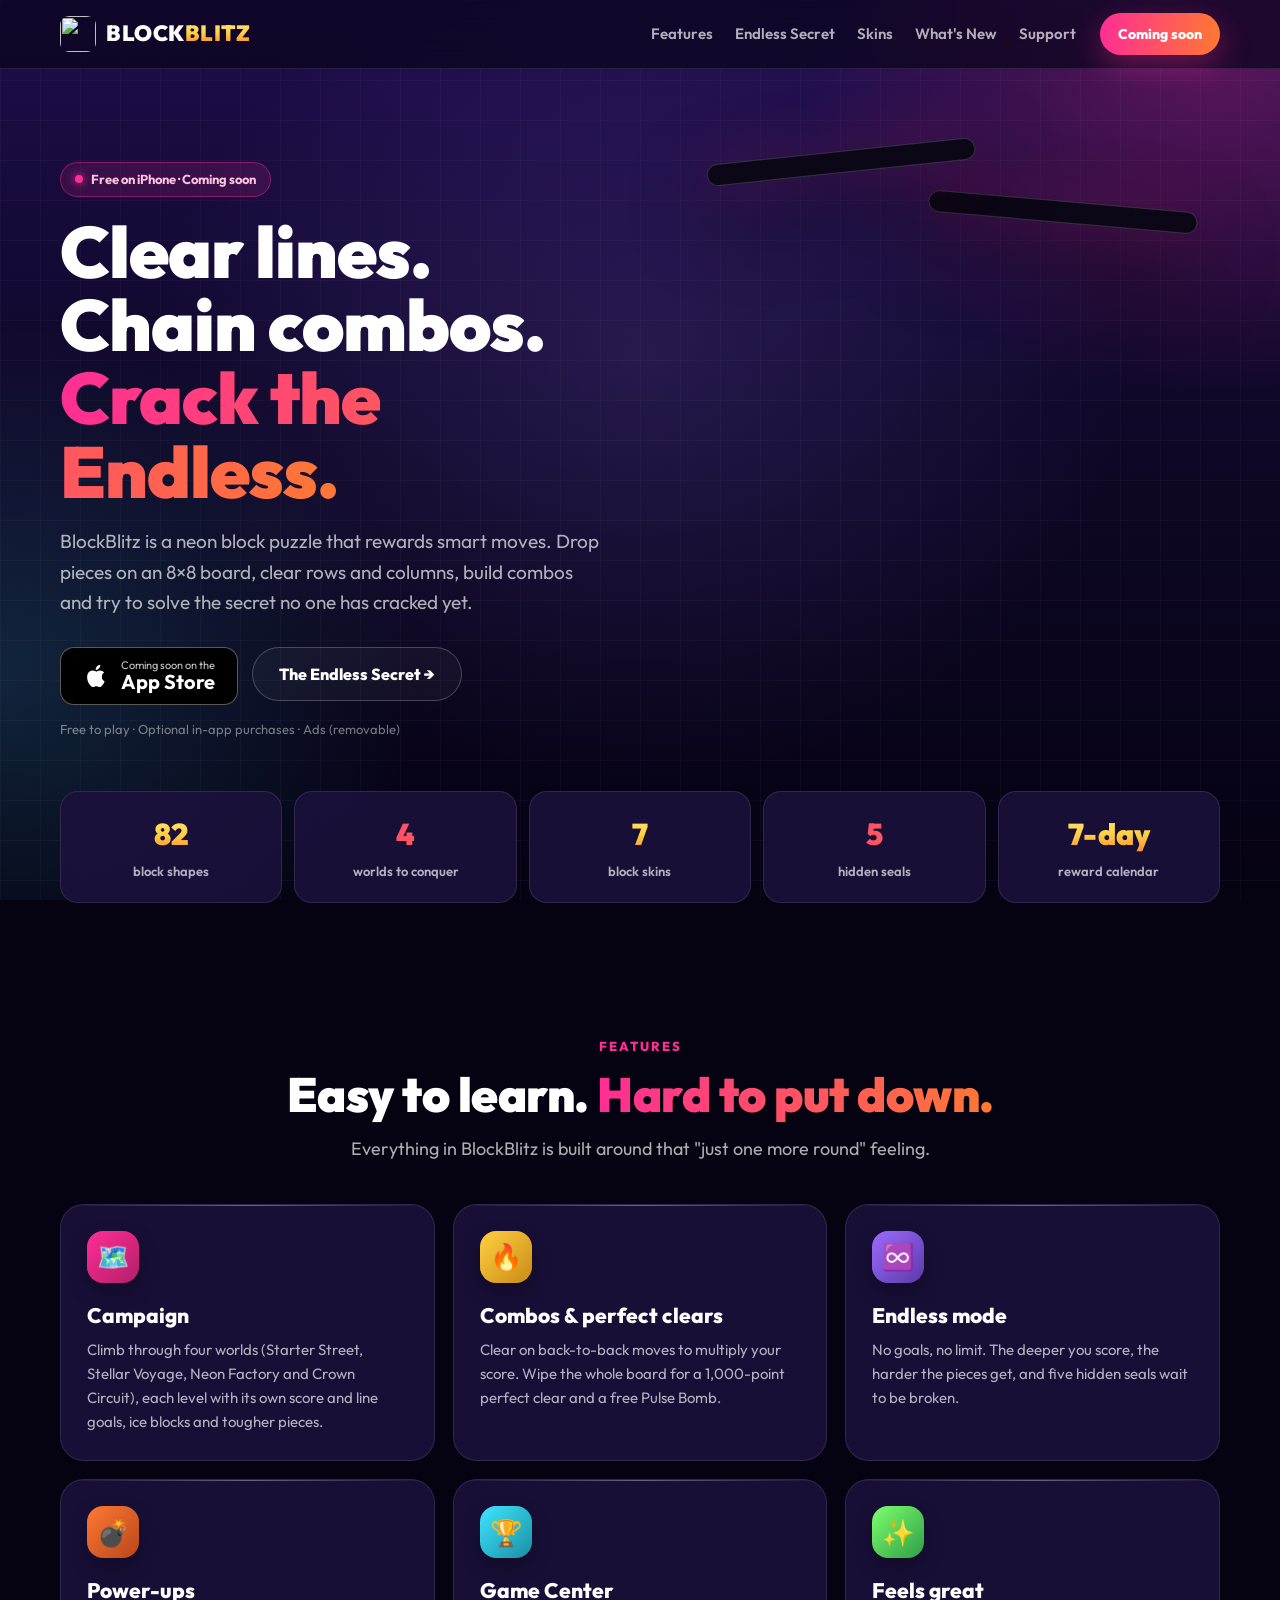
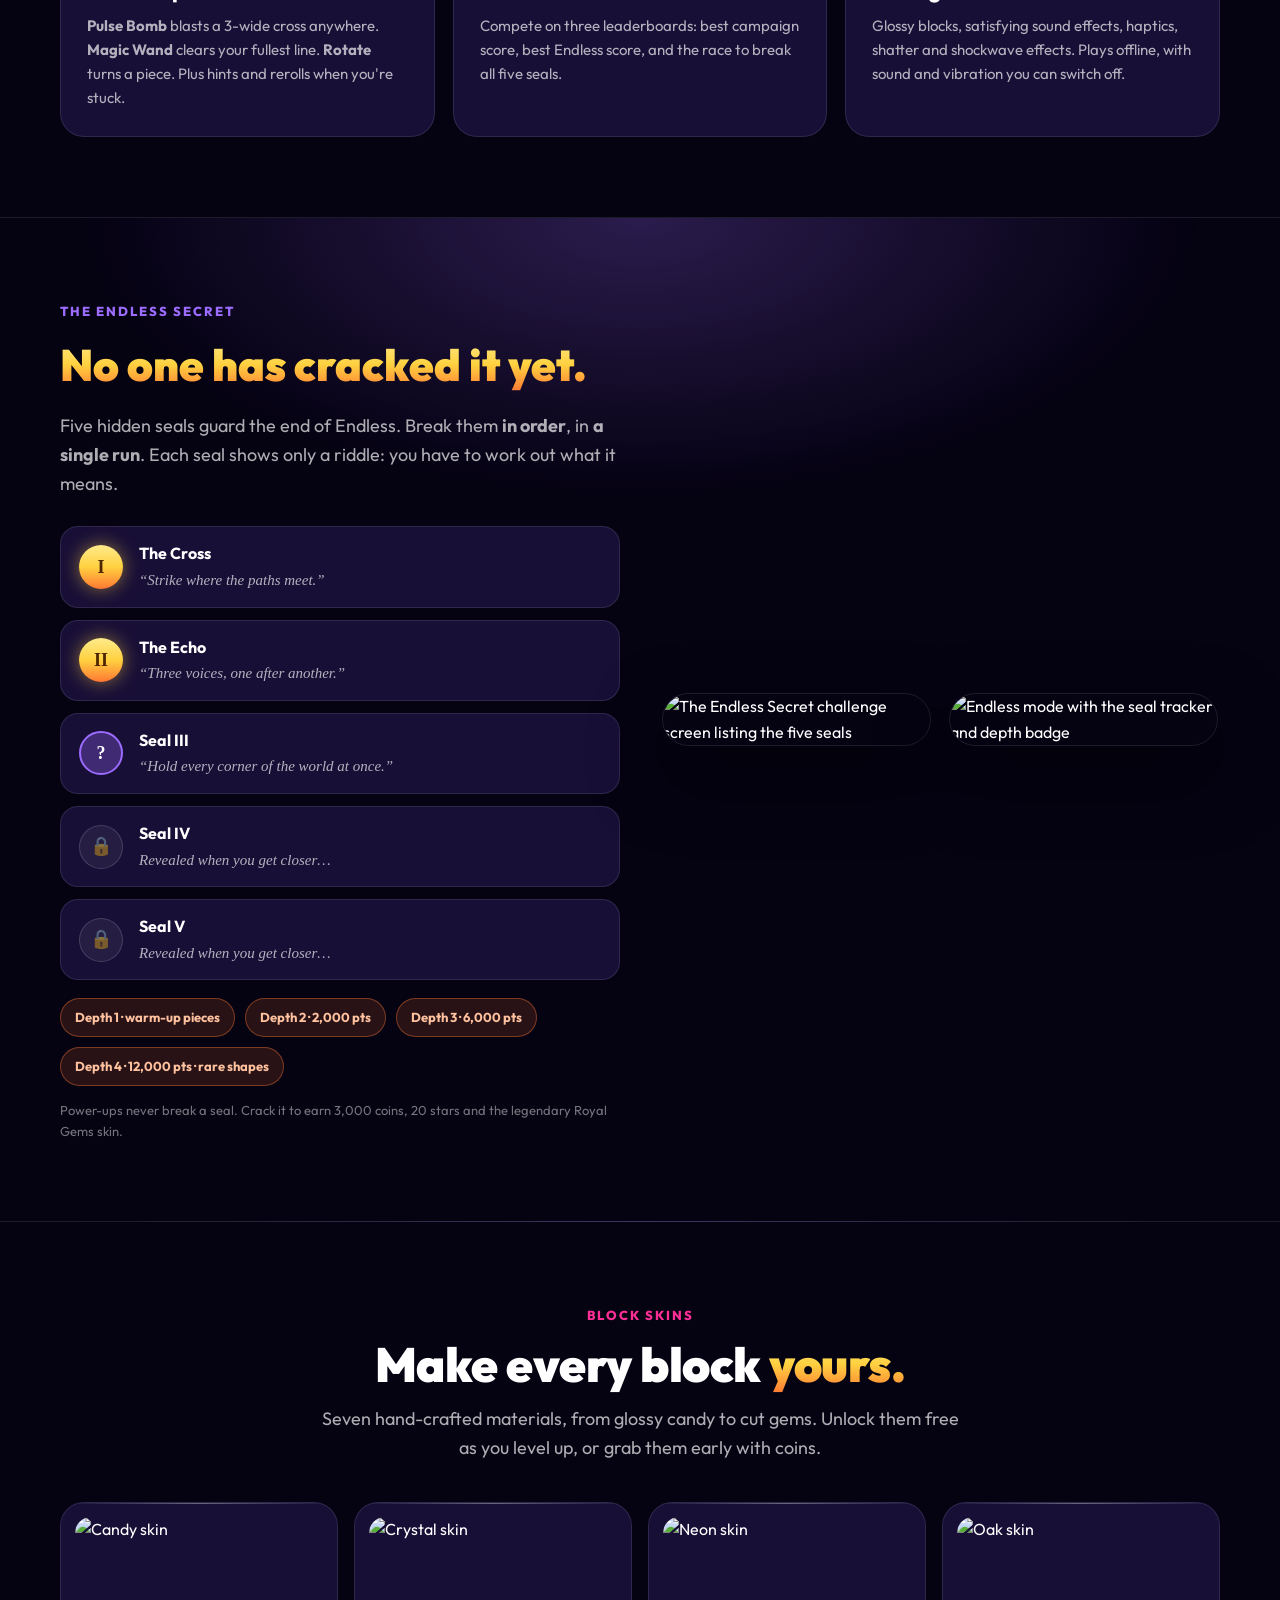
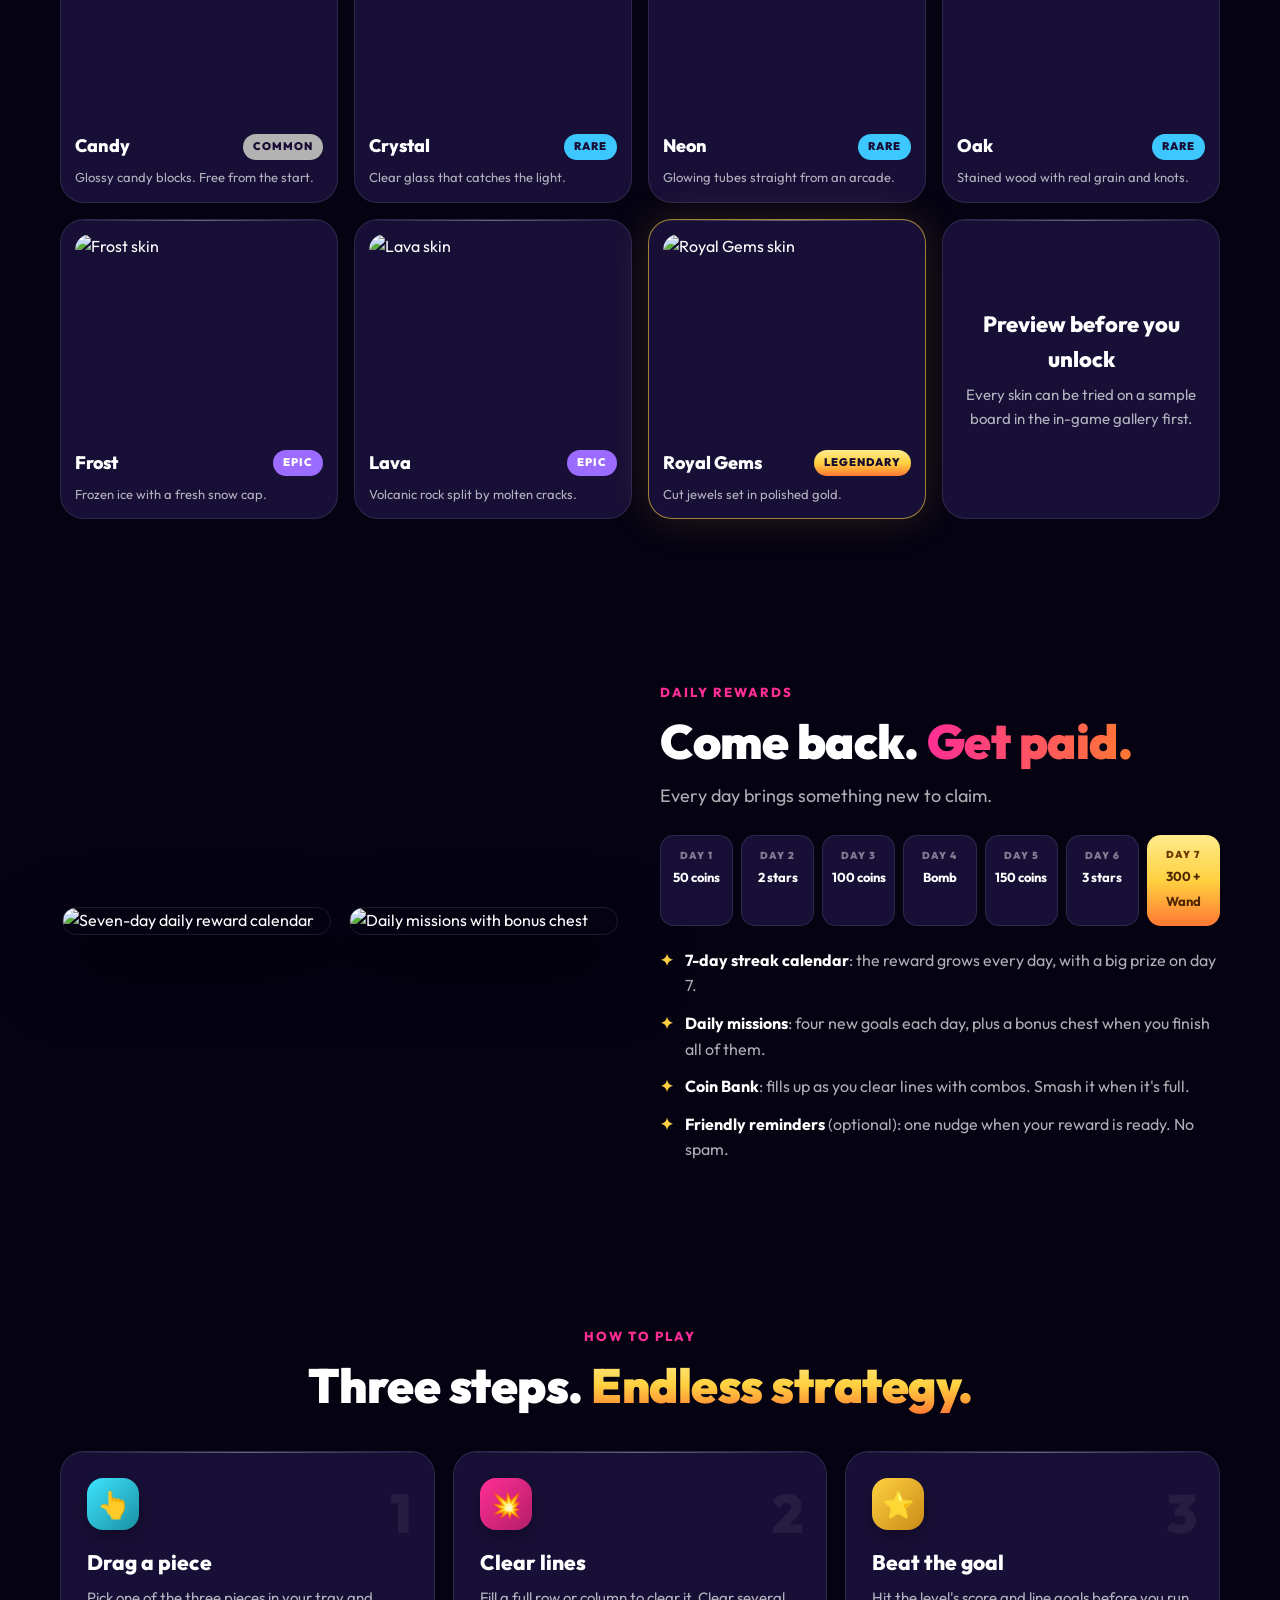
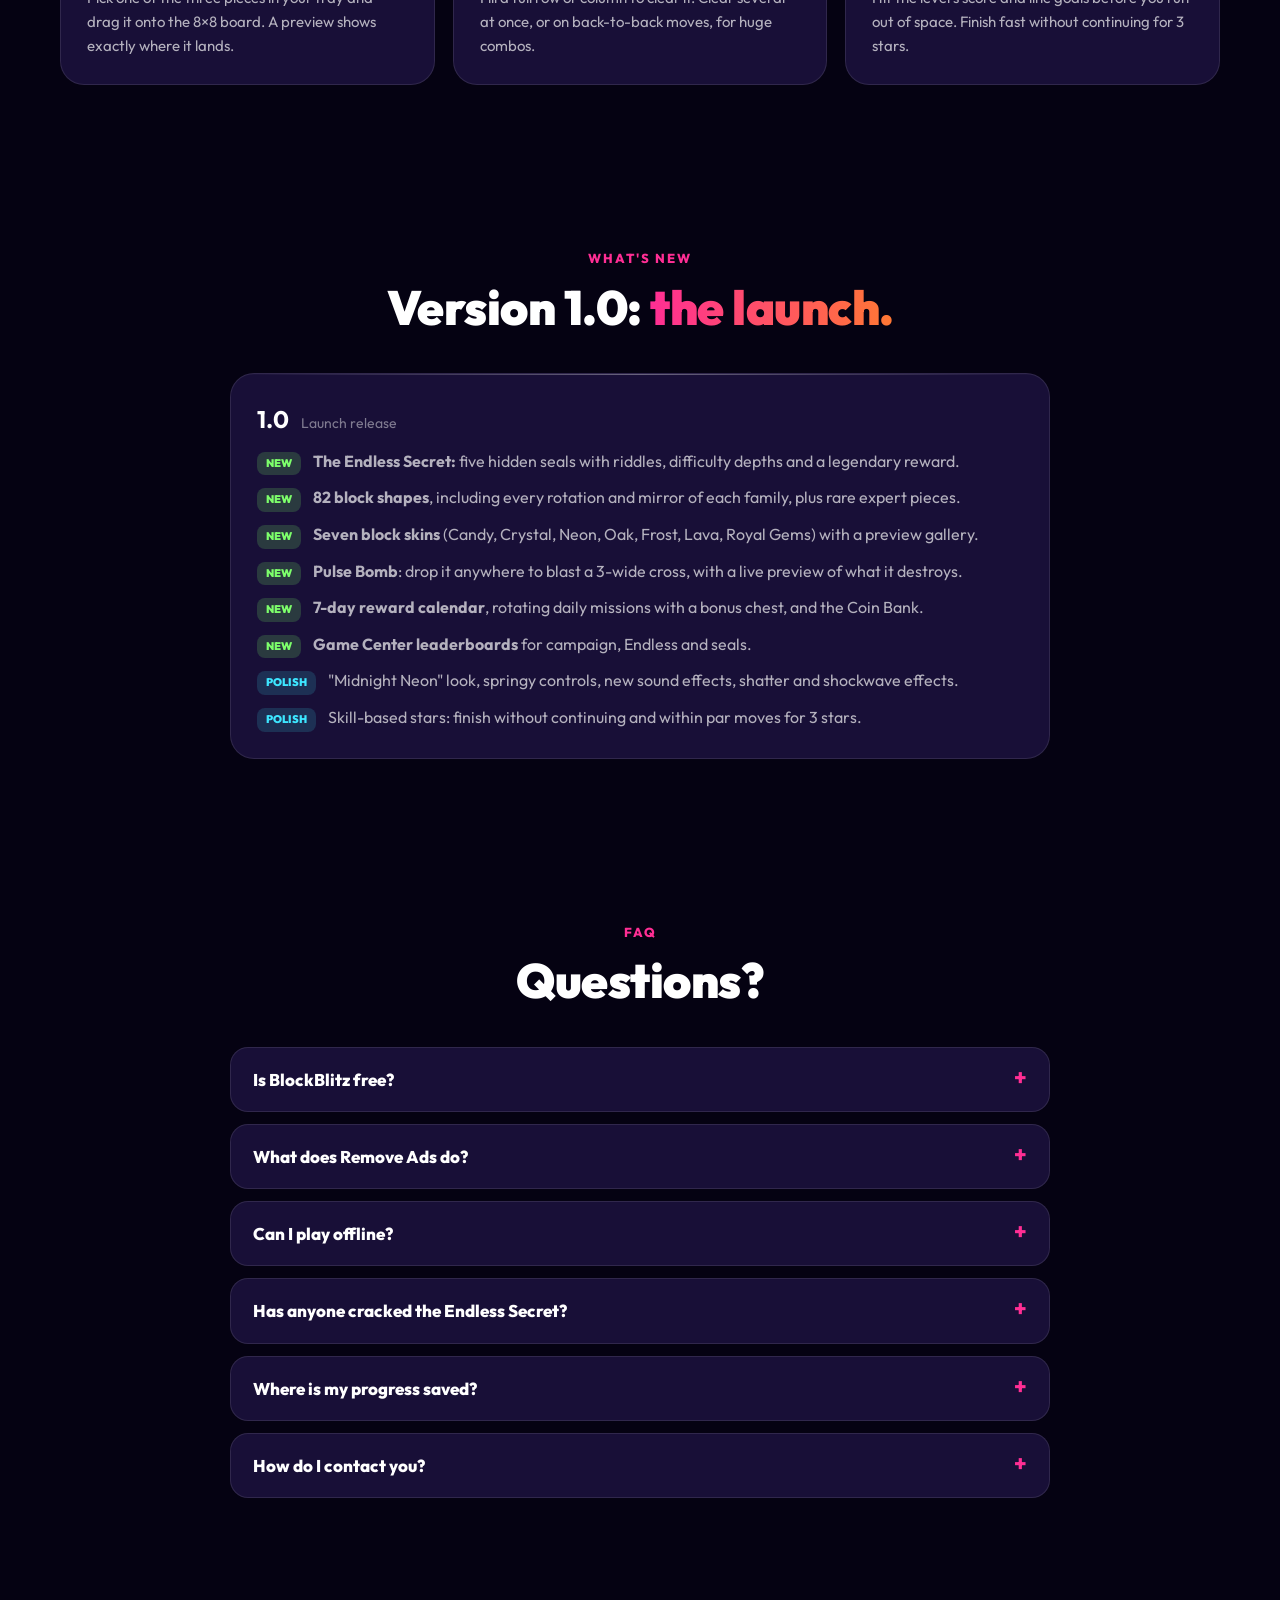
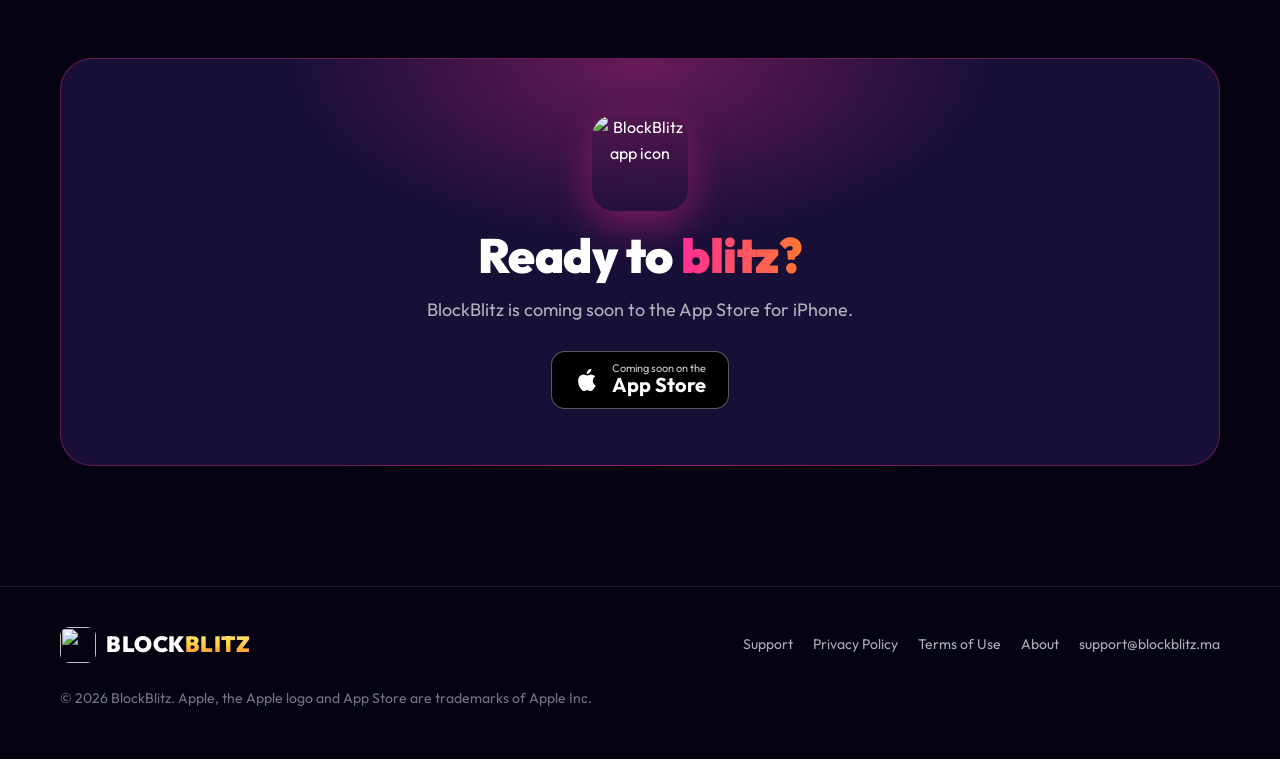
==== commit ef4d435f: "Add files via upload" ====
--- a/index.html
+++ b/index.html
@@ -1,540 +1,252 @@
 <!DOCTYPE html>
 <html lang="en">
 <head>
-    <meta charset="UTF-8">
-    <meta name="viewport" content="width=device-width, initial-scale=1.0">
-    <title>BlockBlitz — Neon Block Puzzle Game</title>
-    <meta name="description" content="BlockBlitz is the ultimate neon block puzzle game. Two game modes, daily missions, global leaderboards, and collectible skins. Free on the App Store.">
-    <link rel="stylesheet" href="style.css">
-    <link rel="preconnect" href="https://fonts.googleapis.com">
-    <link href="https://fonts.googleapis.com/css2?family=Outfit:wght@300;400;600;800;900&display=swap" rel="stylesheet">
+<meta charset="UTF-8">
+<meta name="viewport" content="width=device-width, initial-scale=1.0">
+<title>BlockBlitz: Neon Block Puzzle Game</title>
+<meta name="description" content="Clear lines, chain combos and crack the Endless secret. A free neon block puzzle for iPhone with 66 shapes, 7 skins and daily rewards.">
+<meta name="theme-color" content="#0f0828">
+<meta property="og:title" content="BlockBlitz: Neon Block Puzzle Game">
+<meta property="og:description" content="Clear lines, chain combos and crack the Endless secret. A free neon block puzzle for iPhone with 66 shapes, 7 skins and daily rewards.">
+<meta property="og:image" content="https://blockblitz.ma/assets/og-image.jpg">
+<meta property="og:url" content="https://blockblitz.ma/">
+<meta name="twitter:card" content="summary_large_image">
+<link rel="icon" type="image/png" href="/assets/favicon-64.png">
+<link rel="apple-touch-icon" href="/assets/apple-touch-icon.png">
+<link rel="preconnect" href="https://fonts.googleapis.com">
+<link rel="preconnect" href="https://fonts.gstatic.com" crossorigin>
+<link href="https://fonts.googleapis.com/css2?family=Outfit:wght@400;600;700;800;900&display=swap" rel="stylesheet">
+<link rel="stylesheet" href="/style.css">
 </head>
 <body>
-
-    <!-- SNOW CANVAS -->
-    <canvas id="snow-canvas"></canvas>
-
-    <!-- NAV -->
-    <nav id="navbar">
-        <a href="/" class="logo">BlockBlitz</a>
-        <div class="nav-links">
-            <a href="#features">Features</a>
-            <a href="#modes">Game Modes</a>
-            <a href="/about.html">About</a>
-            <a href="/privacy.html">Privacy</a>
-        </div>
-        <a href="#" class="nav-cta">Download Free</a>
-    </nav>
-
-    <!-- HERO -->
-    <section class="hero">
-        <div class="hero-bg">
-            <div class="orb orb-1"></div>
-            <div class="orb orb-2"></div>
-            <div class="orb orb-3"></div>
-            <div class="grid-lines"></div>
-        </div>
-
-        <div class="hero-content">
-            <div class="badge">
-                <span class="badge-dot"></span>
-                Free on App Store
-            </div>
-            <h1>Drop. Stack.<br><span class="gradient-text">Obliterate.</span></h1>
-            <p>The neon block puzzle that rewards clever moves. Build massive combos, collect rare skins, and fight for the top of the global leaderboard.</p>
-            <div class="hero-actions">
-                <a href="#" class="btn btn-primary">
-                    <svg width="20" height="20" viewBox="0 0 20 20" fill="none">
-                        <path d="M14.5 10.6c-.1-2.1 1.7-3.1 1.8-3.2-1-1.4-2.5-1.6-3-1.7-1.3-.1-2.5.8-3.1.8-.7 0-1.7-.8-2.8-.7-1.4 0-2.7.8-3.5 2.1-1.5 2.6-.4 6.4 1.1 8.5.7 1 1.5 2.2 2.6 2.1 1-.1 1.4-.7 2.7-.7 1.2 0 1.6.7 2.7.6 1.1 0 1.8-1 2.5-2 .8-1.1 1.1-2.2 1.1-2.3 0 0-2.1-.8-2.1-3.5z" fill="white"/>
-                        <path d="M12.4 4.1c.6-.7 1-1.7.9-2.7-.9.1-2 .6-2.6 1.3-.6.6-1.1 1.7-.9 2.7 1 .1 1.9-.5 2.6-1.3z" fill="white"/>
-                    </svg>
-                    Download on App Store
-                </a>
-                <a href="#features" class="btn btn-ghost">See Features</a>
-            </div>
-        </div>
-
-        <!-- Phone Mockups -->
-        <div class="hero-phones">
-            <!-- Phone 1: Gameplay -->
-            <div class="phone phone-left">
-                <div class="phone-frame">
-                    <div class="phone-notch"></div>
-                    <div class="phone-screen game-screen">
-                        <div class="gs-header">
-                            <div class="gs-score">
-                                <span class="gs-label">SCORE</span>
-                                <span class="gs-value">42,800</span>
-                            </div>
-                            <div class="gs-combo">
-                                <span class="combo-badge">x4 COMBO</span>
-                            </div>
-                            <div class="gs-score">
-                                <span class="gs-label">BEST</span>
-                                <span class="gs-value">98,400</span>
-                            </div>
-                        </div>
-                        <div class="game-board">
-                            <div class="board-row">
-                                <div class="cell"></div><div class="cell"></div><div class="cell"></div><div class="cell"></div><div class="cell"></div><div class="cell"></div><div class="cell"></div>
-                            </div>
-                            <div class="board-row">
-                                <div class="cell"></div><div class="cell"></div><div class="cell"></div><div class="cell"></div><div class="cell"></div><div class="cell"></div><div class="cell"></div>
-                            </div>
-                            <div class="board-row">
-                                <div class="cell"></div><div class="cell"></div><div class="cell block-purple"></div><div class="cell block-purple"></div><div class="cell"></div><div class="cell"></div><div class="cell"></div>
-                            </div>
-                            <div class="board-row">
-                                <div class="cell"></div><div class="cell"></div><div class="cell block-purple"></div><div class="cell block-cyan"></div><div class="cell block-cyan"></div><div class="cell"></div><div class="cell"></div>
-                            </div>
-                            <div class="board-row">
-                                <div class="cell"></div><div class="cell block-pink"></div><div class="cell block-pink"></div><div class="cell block-cyan"></div><div class="cell"></div><div class="cell"></div><div class="cell"></div>
-                            </div>
-                            <div class="board-row">
-                                <div class="cell block-cyan"></div><div class="cell block-pink"></div><div class="cell block-yellow"></div><div class="cell block-yellow"></div><div class="cell block-yellow"></div><div class="cell block-purple"></div><div class="cell"></div>
-                            </div>
-                            <div class="board-row clear-row">
-                                <div class="cell block-pink"></div><div class="cell block-cyan"></div><div class="cell block-yellow"></div><div class="cell block-purple"></div><div class="cell block-pink"></div><div class="cell block-purple"></div><div class="cell block-cyan"></div>
-                            </div>
-                        </div>
-                        <div class="piece-tray">
-                            <div class="tray-piece">
-                                <div class="mini-row"><div class="mini-cell mp-purple"></div><div class="mini-cell mp-purple"></div></div>
-                                <div class="mini-row"><div class="mini-cell mp-purple"></div><div class="mini-cell"></div></div>
-                            </div>
-                            <div class="tray-piece tray-active">
-                                <div class="mini-row"><div class="mini-cell mp-cyan"></div><div class="mini-cell mp-cyan"></div><div class="mini-cell mp-cyan"></div></div>
-                            </div>
-                            <div class="tray-piece">
-                                <div class="mini-row"><div class="mini-cell mp-pink"></div></div>
-                                <div class="mini-row"><div class="mini-cell mp-pink"></div></div>
-                                <div class="mini-row"><div class="mini-cell mp-pink"></div></div>
-                            </div>
-                        </div>
-                    </div>
-                </div>
-            </div>
-
-            <!-- Phone 2: Home Screen (center) -->
-            <div class="phone phone-center">
-                <div class="phone-frame">
-                    <div class="phone-notch"></div>
-                    <div class="phone-screen home-screen">
-                        <div class="hs-topbar">
-                            <span class="hs-logo">BlockBlitz</span>
-                            <div class="hs-currency">
-                                <span class="currency-pill">⭐ 14</span>
-                                <span class="currency-pill je">💎 3,200</span>
-                            </div>
-                        </div>
-                        <div class="hs-skins">
-                            <div class="hs-section-label">SKIN COLLECTION</div>
-                            <div class="skins-row">
-                                <div class="skin-card skin-cyan">
-                                    <div class="skin-icon">◼</div>
-                                    <div class="skin-name">Classic</div>
-                                    <div class="skin-status equipped">Equipped</div>
-                                </div>
-                                <div class="skin-card skin-purple">
-                                    <div class="skin-icon">◼</div>
-                                    <div class="skin-name">Neon</div>
-                                    <div class="skin-status">1500 JE</div>
-                                </div>
-                                <div class="skin-card skin-orange">
-                                    <div class="skin-icon">◼</div>
-                                    <div class="skin-name">Magma</div>
-                                    <div class="skin-status">1500 JE</div>
-                                </div>
-                            </div>
-                        </div>
-                        <div class="hs-missions">
-                            <div class="mission-row">
-                                <span class="mission-icon">✓</span>
-                                <div class="mission-info">
-                                    <div class="mission-title">Daily Missions</div>
-                                    <div class="mission-sub">Earn Magic Wands &amp; God Mode!</div>
-                                </div>
-                                <span class="mission-arrow">›</span>
-                            </div>
-                        </div>
-                        <div class="hs-stats">
-                            <div class="hs-section-label">YOUR PROGRESS</div>
-                            <div class="stat-row">
-                                <span class="stat-icon" style="color:#FFD700">🏆</span>
-                                <span class="stat-name">Best Score</span>
-                                <span class="stat-val">98,400</span>
-                            </div>
-                            <div class="stat-divider"></div>
-                            <div class="stat-row">
-                                <span class="stat-icon" style="color:#00f3ff">⭐</span>
-                                <span class="stat-name">Total Stars</span>
-                                <span class="stat-val">14</span>
-                            </div>
-                            <div class="stat-divider"></div>
-                            <div class="stat-row">
-                                <span class="stat-icon" style="color:#FF6B35">🔥</span>
-                                <span class="stat-name">Streak</span>
-                                <span class="stat-val">7 Days</span>
-                            </div>
-                        </div>
-                        <div class="hs-play-buttons">
-                            <div class="play-btn blue-btn">ENDLESS</div>
-                            <div class="play-btn purple-btn">PLAY</div>
-                        </div>
-                    </div>
-                </div>
-            </div>
-
-            <!-- Phone 3: Store -->
-            <div class="phone phone-right">
-                <div class="phone-frame">
-                    <div class="phone-notch"></div>
-                    <div class="phone-screen store-screen">
-                        <div class="store-header">
-                            <span class="store-title">BLOCKBLITZ STORE</span>
-                        </div>
-                        <div class="store-card">
-                            <div class="store-card-glow"></div>
-                            <div class="store-icon">🪄</div>
-                            <div class="store-card-name">Magic Wand</div>
-                            <div class="store-card-desc">Clear any 3×3 block area instantly</div>
-                            <div class="store-price">500 💎</div>
-                        </div>
-                        <div class="store-card store-card-cyan">
-                            <div class="store-card-glow glow-cyan"></div>
-                            <div class="store-icon">🎁</div>
-                            <div class="store-card-name">Quantum Box</div>
-                            <div class="store-card-desc">Unbox rare skins &amp; rewards</div>
-                            <div class="store-price">200 💎</div>
-                        </div>
-                        <div class="store-dots">
-                            <div class="dot active"></div>
-                            <div class="dot"></div>
-                            <div class="dot"></div>
-                            <div class="dot"></div>
-                        </div>
-                    </div>
-                </div>
-            </div>
-        </div>
-    </section>
-
-    <!-- FEATURE STRIP -->
-    <div class="feature-strip">
-        <div class="strip-item">
-            <span class="strip-icon">🎮</span>
-            <span>Two Game Modes</span>
-        </div>
-        <div class="strip-divider"></div>
-        <div class="strip-item">
-            <span class="strip-icon">🏆</span>
-            <span>Global Leaderboards</span>
-        </div>
-        <div class="strip-divider"></div>
-        <div class="strip-item">
-            <span class="strip-icon">🎨</span>
-            <span>5 Collectible Skins</span>
-        </div>
-        <div class="strip-divider"></div>
-        <div class="strip-item">
-            <span class="strip-icon">🔥</span>
-            <span>Daily Missions</span>
-        </div>
-        <div class="strip-divider"></div>
-        <div class="strip-item">
-            <span class="strip-icon">⚡</span>
-            <span>Massive Combos</span>
-        </div>
-    </div>
-
-    <!-- FEATURES -->
-    <section class="section" id="features">
-        <div class="section-inner">
-            <div class="section-label">WHY BLOCKBLITZ</div>
-            <h2 class="section-title">Every mechanic<br>is built to <span class="gradient-text">feel incredible.</span></h2>
-
-            <div class="features-grid">
-                <div class="feature-card fc-large">
-                    <div class="fc-glow fc-glow-purple"></div>
-                    <div class="fc-icon">⚡</div>
-                    <h3>Combo Multipliers</h3>
-                    <p>Clear lines back to back and watch your score explode. Each consecutive clear multiplies your points — a x4 combo is 400% more points. Chain clears are the only way to the top.</p>
-                    <div class="combo-demo">
-                        <div class="combo-step">x1</div>
-                        <div class="combo-arrow">→</div>
-                        <div class="combo-step active">x2</div>
-                        <div class="combo-arrow">→</div>
-                        <div class="combo-step">x3</div>
-                        <div class="combo-arrow">→</div>
-                        <div class="combo-step glow-step">x4 🔥</div>
-                    </div>
-                </div>
-
-                <div class="feature-card">
-                    <div class="fc-glow fc-glow-cyan"></div>
-                    <div class="fc-icon">🎨</div>
-                    <h3>Skin Collection</h3>
-                    <p>Unlock five unique block skins — Classic, Glass, Neon, Magma, and Snow — each with a distinct visual personality.</p>
-                </div>
-
-                <div class="feature-card">
-                    <div class="fc-glow fc-glow-pink"></div>
-                    <div class="fc-icon">📋</div>
-                    <h3>Daily Missions</h3>
-                    <p>Fresh challenges every midnight. Complete them to earn Magic Wands, God Mode power-ups, and bonus coins.</p>
-                </div>
-
-                <div class="feature-card">
-                    <div class="fc-glow fc-glow-yellow"></div>
-                    <div class="fc-icon">🏆</div>
-                    <h3>Game Center Leaderboards</h3>
-                    <p>Your score lives on a global board. Compete with players worldwide and prove your puzzle skills.</p>
-                </div>
-
-                <div class="feature-card">
-                    <div class="fc-glow fc-glow-orange"></div>
-                    <div class="fc-icon">🔥</div>
-                    <h3>Daily Streak Rewards</h3>
-                    <p>Log in every day and claim escalating star bonuses. Miss a day and the streak resets — no pressure, but the rewards are worth it.</p>
-                </div>
-
-                <div class="feature-card fc-large">
-                    <div class="fc-glow fc-glow-cyan"></div>
-                    <div class="fc-icon">🎁</div>
-                    <h3>BlockBlitz Store</h3>
-                    <p>Spend your in-game JE on Magic Wands that clear 3×3 areas, Rotate Wands that spin any piece, and the Quantum Box — a mystery loot box with random rare rewards including stars and skins.</p>
-                    <div class="store-preview-row">
-                        <div class="store-preview-item sp-purple">
-                            <span>🪄</span>
-                            <span>Magic Wand</span>
-                        </div>
-                        <div class="store-preview-item sp-green">
-                            <span>🔄</span>
-                            <span>Rotate Wand</span>
-                        </div>
-                        <div class="store-preview-item sp-cyan">
-                            <span>🎁</span>
-                            <span>Quantum Box</span>
-                        </div>
-                    </div>
-                </div>
-            </div>
-        </div>
-    </section>
-
-    <!-- GAME MODES -->
-    <section class="section modes-section" id="modes">
-        <div class="section-inner">
-            <div class="section-label">GAME MODES</div>
-            <h2 class="section-title">One game.<br><span class="gradient-text">Two ways to play.</span></h2>
-
-            <div class="modes-grid">
-                <div class="mode-card mode-endless">
-                    <div class="mode-bg-glow mode-bg-blue"></div>
-                    <div class="mode-header">
-                        <div class="mode-badge mode-badge-blue">ENDLESS</div>
-                    </div>
-                    <h3>Endless Mode</h3>
-                    <p>No clock. No level cap. Just you, the board, and the question of how long you can keep it going. Place pieces, clear lines, survive. Your high score is the only goal.</p>
-                    <ul class="mode-list">
-                        <li>♾️ Infinite gameplay — no lives, no timer</li>
-                        <li>⚡ Combo multipliers escalate without limit</li>
-                        <li>🏆 Score tracked on global leaderboard</li>
-                        <li>📈 Personal best displayed in real-time</li>
-                    </ul>
-                </div>
-
-                <div class="mode-card mode-level">
-                    <div class="mode-bg-glow mode-bg-purple"></div>
-                    <div class="mode-header">
-                        <div class="mode-badge mode-badge-purple">LEVEL</div>
-                    </div>
-                    <h3>Level Mode</h3>
-                    <p>Structured challenge with escalating difficulty. Each level has a target score and a piece limit. Finish efficiently to earn 3 stars. 150+ levels to conquer.</p>
-                    <ul class="mode-list">
-                        <li>⭐ Earn 1–3 stars per level</li>
-                        <li>🎯 Target score and line objectives</li>
-                        <li>📍 150+ levels unlocking progressively</li>
-                        <li>👑 Highest level tracked on your profile</li>
-                    </ul>
-                </div>
-            </div>
-        </div>
-    </section>
-
-    <!-- SKINS SHOWCASE -->
-    <section class="section skins-section">
-        <div class="section-inner">
-            <div class="section-label">COLLECTIBLES</div>
-            <h2 class="section-title">Five skins.<br><span class="gradient-text">Endless style.</span></h2>
-            <p class="section-subtitle">Earn in-game JE coins, unlock skins from the store, and make your board your own.</p>
-
-            <div class="skins-showcase">
-                <div class="showcase-skin ss-classic">
-                    <div class="ss-block">◼</div>
-                    <div class="ss-name">Classic</div>
-                    <div class="ss-tag free">Free</div>
-                </div>
-                <div class="showcase-skin ss-glass">
-                    <div class="ss-block">◼</div>
-                    <div class="ss-name">Glass</div>
-                    <div class="ss-tag">1,500 JE</div>
-                </div>
-                <div class="showcase-skin ss-neon">
-                    <div class="ss-block">◼</div>
-                    <div class="ss-name">Neon</div>
-                    <div class="ss-tag">1,500 JE</div>
-                </div>
-                <div class="showcase-skin ss-magma">
-                    <div class="ss-block">◼</div>
-                    <div class="ss-name">Magma</div>
-                    <div class="ss-tag">1,500 JE</div>
-                </div>
-                <div class="showcase-skin ss-snow">
-                    <div class="ss-block">◼</div>
-                    <div class="ss-name">Snow</div>
-                    <div class="ss-tag">1,500 JE</div>
-                </div>
-            </div>
-        </div>
-    </section>
-
-    <!-- FINAL CTA -->
-    <section class="cta-section">
-        <div class="cta-orb cta-orb-1"></div>
-        <div class="cta-orb cta-orb-2"></div>
-        <div class="cta-inner">
-            <div class="cta-rating">
-                <span class="stars-row">★★★★★</span>
-            </div>
-            <h2>Ready to climb<br>the <span class="gradient-text">leaderboard?</span></h2>
-            <p>Free to download. No sign-up required. Just pure block puzzle action from the first drop.</p>
-            <a href="#" class="btn btn-primary btn-xl">
-                <svg width="22" height="22" viewBox="0 0 20 20" fill="none">
-                    <path d="M14.5 10.6c-.1-2.1 1.7-3.1 1.8-3.2-1-1.4-2.5-1.6-3-1.7-1.3-.1-2.5.8-3.1.8-.7 0-1.7-.8-2.8-.7-1.4 0-2.7.8-3.5 2.1-1.5 2.6-.4 6.4 1.1 8.5.7 1 1.5 2.2 2.6 2.1 1-.1 1.4-.7 2.7-.7 1.2 0 1.6.7 2.7.6 1.1 0 1.8-1 2.5-2 .8-1.1 1.1-2.2 1.1-2.3 0 0-2.1-.8-2.1-3.5z" fill="white"/>
-                    <path d="M12.4 4.1c.6-.7 1-1.7.9-2.7-.9.1-2 .6-2.6 1.3-.6.6-1.1 1.7-.9 2.7 1 .1 1.9-.5 2.6-1.3z" fill="white"/>
-                </svg>
-                Download on App Store — Free
-            </a>
-        </div>
-    </section>
-
-    <!-- FOOTER -->
-    <footer>
-        <div class="footer-inner">
-            <div class="footer-left">
-                <a href="/" class="logo">BlockBlitz</a>
-                <p>The ultimate neon block puzzle experience.</p>
-            </div>
-            <div class="footer-links">
-                <a href="/about.html">About</a>
-                <a href="/privacy.html">Privacy Policy</a>
-                <a href="/terms.html">Terms of Service</a>
-                <a href="mailto:support@blockblitz.ma">Support</a>
-            </div>
-        </div>
-        <div class="footer-bottom">
-            <p>&copy; 2026 BlockBlitz. All rights reserved.</p>
-        </div>
-    </footer>
-
-    <script>
-        // ── Sticky nav ──
-        const navbar = document.getElementById('navbar');
-        window.addEventListener('scroll', () => {
-            navbar.classList.toggle('scrolled', window.scrollY > 20);
-        });
-
-        // ── Scroll-reveal ──
-        const observer = new IntersectionObserver((entries) => {
-            entries.forEach(entry => {
-                if (entry.isIntersecting) entry.target.classList.add('visible');
-            });
-        }, { threshold: 0.1 });
-        document.querySelectorAll('.feature-card, .mode-card, .showcase-skin').forEach(el => observer.observe(el));
-
-        // ── Snow effect ──
-        const canvas = document.getElementById('snow-canvas');
-        const ctx    = canvas.getContext('2d');
-
-        let W = window.innerWidth;
-        let H = window.innerHeight;
-        canvas.width  = W;
-        canvas.height = H;
-
-        window.addEventListener('resize', () => {
-            W = canvas.width  = window.innerWidth;
-            H = canvas.height = window.innerHeight;
-        });
-
-        const FLAKE_COUNT = 160;
-
-        // Each flake: x, y, r (radius), speed, drift (horizontal sway), sway phase, opacity, twinkle speed
-        const flakes = Array.from({ length: FLAKE_COUNT }, () => makeFlake(true));
-
-        function makeFlake(randomY = false) {
-            const r = Math.random() * 2.8 + 0.6;          // 0.6 – 3.4 px
-            return {
-                x:      Math.random() * W,
-                y:      randomY ? Math.random() * H : -r * 2,
-                r,
-                speed:  Math.random() * 0.9 + 0.35,       // fall speed
-                drift:  Math.random() * 0.4 - 0.2,        // horizontal creep
-                phase:  Math.random() * Math.PI * 2,      // sway phase offset
-                amp:    Math.random() * 0.6 + 0.2,        // sway amplitude
-                opBase: Math.random() * 0.45 + 0.25,      // 0.25–0.7
-                opDelta:Math.random() * 0.015 + 0.003,    // twinkle speed
-                opDir:  1,
-                op:     0,
-            };
-        }
-
-        let tick = 0;
-
-        function drawSnow() {
-            ctx.clearRect(0, 0, W, H);
-            tick += 0.012;
-
-            for (const f of flakes) {
-                // Twinkle
-                f.op += f.opDelta * f.opDir;
-                if (f.op > f.opBase + 0.15) f.opDir = -1;
-                if (f.op < f.opBase - 0.15) f.opDir =  1;
-                const alpha = Math.max(0.05, Math.min(0.85, f.op));
-
-                // Sway
-                const sway = Math.sin(tick + f.phase) * f.amp;
-
-                // Draw — larger flakes get a subtle neon-cyan tint; tiny ones stay white
-                const tint = f.r > 2.2 ? `rgba(180, 240, 255, ${alpha})` : `rgba(255, 255, 255, ${alpha})`;
-                ctx.beginPath();
-                ctx.arc(f.x, f.y, f.r, 0, Math.PI * 2);
-                ctx.fillStyle = tint;
-
-                // Soft glow for bigger flakes
-                if (f.r > 2) {
-                    ctx.shadowColor  = 'rgba(0, 243, 255, 0.5)';
-                    ctx.shadowBlur   = f.r * 3;
-                } else {
-                    ctx.shadowBlur = 0;
-                }
-                ctx.fill();
-
-                // Move
-                f.y += f.speed;
-                f.x += f.drift + sway * 0.04;
-
-                // Reset when off-screen
-                if (f.y > H + 10 || f.x < -20 || f.x > W + 20) {
-                    Object.assign(f, makeFlake(false));
-                }
-            }
-
-            ctx.shadowBlur = 0;
-            requestAnimationFrame(drawSnow);
-        }
-
-        drawSnow();
-    </script>
+<nav class="nav">
+  <div class="container nav-inner">
+    <a class="brand" href="/"><img src="/assets/icon-512.png" alt=""><span>BLOCK<span class="blitz">BLITZ</span></span></a>
+    <div class="nav-links">
+      <a href="/#features">Features</a>
+      <a href="/#endless">Endless Secret</a>
+      <a href="/#skins">Skins</a>
+      <a href="/#whats-new">What's New</a>
+      <a href="/support.html">Support</a>
+    </div>
+    <a class="btn btn-primary btn-small" href="/#download">Coming soon</a>
+  </div>
+</nav>
+<main>
+<!-- HERO -->
+<header class="hero">
+  <div class="container hero-grid">
+    <div>
+      <span class="pill"><span class="dot"></span>Free on iPhone · Coming soon</span>
+      <h1>Clear lines.<br>Chain combos.<br><span class="grad">Crack the Endless.</span></h1>
+      <p class="lead">BlockBlitz is a neon block puzzle that rewards smart moves. Drop pieces on an 8×8 board, clear rows and columns, build combos and try to solve the secret no one has cracked yet.</p>
+      <div class="hero-actions">
+        <a class="appstore-badge" href="#download"><svg viewBox="0 0 20 20" fill="white" aria-hidden="true"><path d="M14.5 10.6c-.1-2.1 1.7-3.1 1.8-3.2-1-1.4-2.5-1.6-3-1.7-1.3-.1-2.5.8-3.1.8-.7 0-1.7-.8-2.8-.7-1.4 0-2.7.8-3.5 2.1-1.5 2.6-.4 6.4 1.1 8.5.7 1 1.5 2.2 2.6 2.1 1-.1 1.4-.7 2.7-.7 1.2 0 1.6.7 2.7.6 1.1 0 1.8-1 2.5-2 .8-1.1 1.1-2.2 1.1-2.3 0 0-2.1-.8-2.1-3.5z"/><path d="M12.4 4.1c.6-.7 1-1.7.9-2.7-.9.1-2 .6-2.6 1.3-.6.6-1.1 1.7-.9 2.7 1 .1 1.9-.5 2.6-1.3z"/></svg><span><small>Coming soon on the</small><strong>App Store</strong></span></a>
+        <a class="btn btn-ghost" href="#endless">The Endless Secret →</a>
+      </div>
+      <p class="hero-note">Free to play · Optional in-app purchases · Ads (removable)</p>
+    </div>
+    <div class="phones" aria-hidden="true">
+      <div class="phone phone-a"><img src="/assets/shot-gameplay.jpg" alt=""></div>
+      <div class="phone phone-b"><img src="/assets/shot-combo.jpg" alt=""></div>
+    </div>
+  </div>
+  <div class="container stats reveal">
+    <div class="stat"><b class="gold">82</b><span>block shapes</span></div>
+    <div class="stat"><b class="grad">4</b><span>worlds to conquer</span></div>
+    <div class="stat"><b class="gold">7</b><span>block skins</span></div>
+    <div class="stat"><b class="grad">5</b><span>hidden seals</span></div>
+    <div class="stat"><b class="gold">7-day</b><span>reward calendar</span></div>
+  </div>
+</header>
+
+<!-- FEATURES -->
+<section id="features">
+  <div class="container">
+    <div class="center reveal">
+      <span class="eyebrow">Features</span>
+      <h2>Easy to learn. <span class="grad">Hard to put down.</span></h2>
+      <p class="section-lead">Everything in BlockBlitz is built around that "just one more round" feeling.</p>
+    </div>
+    <div class="grid-3">
+      <div class="card reveal"><div class="icon-badge t-pink">🗺️</div><h3>Campaign</h3><p>Climb through four worlds (Starter Street, Stellar Voyage, Neon Factory and Crown Circuit), each level with its own score and line goals, ice blocks and tougher pieces.</p></div>
+      <div class="card reveal"><div class="icon-badge t-gold">🔥</div><h3>Combos & perfect clears</h3><p>Clear on back-to-back moves to multiply your score. Wipe the whole board for a 1,000-point perfect clear and a free Pulse Bomb.</p></div>
+      <div class="card reveal"><div class="icon-badge t-violet">♾️</div><h3>Endless mode</h3><p>No goals, no limit. The deeper you score, the harder the pieces get, and five hidden seals wait to be broken.</p></div>
+      <div class="card reveal"><div class="icon-badge t-ember">💣</div><h3>Power-ups</h3><p><b>Pulse Bomb</b> blasts a 3-wide cross anywhere. <b>Magic Wand</b> clears your fullest line. <b>Rotate</b> turns a piece. Plus hints and rerolls when you're stuck.</p></div>
+      <div class="card reveal"><div class="icon-badge t-cyan">🏆</div><h3>Game Center</h3><p>Compete on three leaderboards: best campaign score, best Endless score, and the race to break all five seals.</p></div>
+      <div class="card reveal"><div class="icon-badge t-lime">✨</div><h3>Feels great</h3><p>Glossy blocks, satisfying sound effects, haptics, shatter and shockwave effects. Plays offline, with sound and vibration you can switch off.</p></div>
+    </div>
+  </div>
+</section>
+
+<!-- ENDLESS SECRET -->
+<section id="endless" class="secret">
+  <div class="container grid-2">
+    <div class="reveal">
+      <span class="eyebrow" style="color:var(--violet)">The Endless Secret</span>
+      <p class="claim"><span class="gold">No one has cracked it yet.</span></p>
+      <p class="section-lead">Five hidden seals guard the end of Endless. Break them <b>in order</b>, in <b>a single run</b>. Each seal shows only a riddle: you have to work out what it means.</p>
+      <div class="seals">
+        <div class="seal"><div class="rune open">I</div><div><b>The Cross</b><i>“Strike where the paths meet.”</i></div></div>
+        <div class="seal"><div class="rune open">II</div><div><b>The Echo</b><i>“Three voices, one after another.”</i></div></div>
+        <div class="seal"><div class="rune next">?</div><div><b>Seal III</b><i>“Hold every corner of the world at once.”</i></div></div>
+        <div class="seal"><div class="rune locked">🔒</div><div><b>Seal IV</b><i>Revealed when you get closer…</i></div></div>
+        <div class="seal"><div class="rune locked">🔒</div><div><b>Seal V</b><i>Revealed when you get closer…</i></div></div>
+      </div>
+      <div class="depths">
+        <span class="depth">Depth 1 · warm-up pieces</span>
+        <span class="depth">Depth 2 · 2,000 pts</span>
+        <span class="depth">Depth 3 · 6,000 pts</span>
+        <span class="depth">Depth 4 · 12,000 pts · rare shapes</span>
+      </div>
+      <p class="hero-note">Power-ups never break a seal. Crack it to earn 3,000 coins, 20 stars and the legendary Royal Gems skin.</p>
+    </div>
+    <div class="shot-wrap reveal">
+      <img class="shot" src="/assets/shot-endless-secret.jpg" alt="The Endless Secret challenge screen listing the five seals">
+      <img class="shot" src="/assets/shot-endless.jpg" alt="Endless mode with the seal tracker and depth badge">
+    </div>
+  </div>
+</section>
+
+<!-- SKINS -->
+<section id="skins">
+  <div class="container">
+    <div class="center reveal">
+      <span class="eyebrow">Block Skins</span>
+      <h2>Make every block <span class="gold">yours.</span></h2>
+      <p class="section-lead">Seven hand-crafted materials, from glossy candy to cut gems. Unlock them free as you level up, or grab them early with coins.</p>
+    </div>
+    <div class="skins">
+      <div class="card skin reveal"><img src="/assets/skin-classic.jpg" alt="Candy skin" loading="lazy"><div class="skin-meta"><h3>Candy</h3><span class="rarity r-common">COMMON</span></div><p>Glossy candy blocks. Free from the start.</p></div>
+      <div class="card skin reveal"><img src="/assets/skin-glass.jpg" alt="Crystal skin" loading="lazy"><div class="skin-meta"><h3>Crystal</h3><span class="rarity r-rare">RARE</span></div><p>Clear glass that catches the light.</p></div>
+      <div class="card skin reveal"><img src="/assets/skin-neon.jpg" alt="Neon skin" loading="lazy"><div class="skin-meta"><h3>Neon</h3><span class="rarity r-rare">RARE</span></div><p>Glowing tubes straight from an arcade.</p></div>
+      <div class="card skin reveal"><img src="/assets/skin-wood.jpg" alt="Oak skin" loading="lazy"><div class="skin-meta"><h3>Oak</h3><span class="rarity r-rare">RARE</span></div><p>Stained wood with real grain and knots.</p></div>
+      <div class="card skin reveal"><img src="/assets/skin-snow.jpg" alt="Frost skin" loading="lazy"><div class="skin-meta"><h3>Frost</h3><span class="rarity r-epic">EPIC</span></div><p>Frozen ice with a fresh snow cap.</p></div>
+      <div class="card skin reveal"><img src="/assets/skin-magma.jpg" alt="Lava skin" loading="lazy"><div class="skin-meta"><h3>Lava</h3><span class="rarity r-epic">EPIC</span></div><p>Volcanic rock split by molten cracks.</p></div>
+      <div class="card skin legendary reveal"><img src="/assets/skin-jewel.jpg" alt="Royal Gems skin" loading="lazy"><div class="skin-meta"><h3>Royal Gems</h3><span class="rarity r-legendary">LEGENDARY</span></div><p>Cut jewels set in polished gold.</p></div>
+      <div class="card skin reveal" style="display:flex;flex-direction:column;justify-content:center;text-align:center">
+        <h3 style="font-size:22px">Preview before you unlock</h3>
+        <p style="font-size:15px">Every skin can be tried on a sample board in the in-game gallery first.</p>
+      </div>
+    </div>
+  </div>
+</section>
+
+<!-- REWARDS -->
+<section id="rewards">
+  <div class="container grid-2">
+    <div class="shot-wrap reveal order-first-mobile">
+      <img class="shot" src="/assets/shot-daily-reward.jpg" alt="Seven-day daily reward calendar" loading="lazy">
+      <img class="shot" src="/assets/shot-missions.jpg" alt="Daily missions with bonus chest" loading="lazy">
+    </div>
+    <div class="reveal">
+      <span class="eyebrow">Daily Rewards</span>
+      <h2>Come back. <span class="grad">Get paid.</span></h2>
+      <p class="section-lead">Every day brings something new to claim.</p>
+      <div class="calendar">
+        <div class="day"><small>DAY 1</small><b>50 coins</b></div>
+        <div class="day"><small>DAY 2</small><b>2 stars</b></div>
+        <div class="day"><small>DAY 3</small><b>100 coins</b></div>
+        <div class="day"><small>DAY 4</small><b>Bomb</b></div>
+        <div class="day"><small>DAY 5</small><b>150 coins</b></div>
+        <div class="day"><small>DAY 6</small><b>3 stars</b></div>
+        <div class="day big"><small>DAY 7</small><b>300 + Wand</b></div>
+      </div>
+      <ul class="checks">
+        <li><span><b>7-day streak calendar</b>: the reward grows every day, with a big prize on day 7.</span></li>
+        <li><span><b>Daily missions</b>: four new goals each day, plus a bonus chest when you finish all of them.</span></li>
+        <li><span><b>Coin Bank</b>: fills up as you clear lines with combos. Smash it when it's full.</span></li>
+        <li><span><b>Friendly reminders</b> (optional): one nudge when your reward is ready. No spam.</span></li>
+      </ul>
+    </div>
+  </div>
+</section>
+
+<!-- HOW TO PLAY -->
+<section id="how">
+  <div class="container">
+    <div class="center reveal">
+      <span class="eyebrow">How to play</span>
+      <h2>Three steps. <span class="gold">Endless strategy.</span></h2>
+    </div>
+    <div class="steps">
+      <div class="card step reveal"><div class="icon-badge t-cyan">👆</div><h3>Drag a piece</h3><p>Pick one of the three pieces in your tray and drag it onto the 8×8 board. A preview shows exactly where it lands.</p></div>
+      <div class="card step reveal"><div class="icon-badge t-pink">💥</div><h3>Clear lines</h3><p>Fill a full row or column to clear it. Clear several at once, or on back-to-back moves, for huge combos.</p></div>
+      <div class="card step reveal"><div class="icon-badge t-gold">⭐</div><h3>Beat the goal</h3><p>Hit the level's score and line goals before you run out of space. Finish fast without continuing for 3 stars.</p></div>
+    </div>
+  </div>
+</section>
+
+<!-- WHAT'S NEW -->
+<section id="whats-new">
+  <div class="container">
+    <div class="center reveal">
+      <span class="eyebrow">What's New</span>
+      <h2>Version 1.0: <span class="grad">the launch.</span></h2>
+    </div>
+    <div class="changelog card reveal">
+      <div class="release-head"><b>1.0</b><span>Launch release</span></div>
+      <ul>
+        <li><span class="tag new">NEW</span><span><b>The Endless Secret:</b> five hidden seals with riddles, difficulty depths and a legendary reward.</span></li>
+        <li><span class="tag new">NEW</span><span><b>82 block shapes</b>, including every rotation and mirror of each family, plus rare expert pieces.</span></li>
+        <li><span class="tag new">NEW</span><span><b>Seven block skins</b> (Candy, Crystal, Neon, Oak, Frost, Lava, Royal Gems) with a preview gallery.</span></li>
+        <li><span class="tag new">NEW</span><span><b>Pulse Bomb</b>: drop it anywhere to blast a 3-wide cross, with a live preview of what it destroys.</span></li>
+        <li><span class="tag new">NEW</span><span><b>7-day reward calendar</b>, rotating daily missions with a bonus chest, and the Coin Bank.</span></li>
+        <li><span class="tag new">NEW</span><span><b>Game Center leaderboards</b> for campaign, Endless and seals.</span></li>
+        <li><span class="tag better">POLISH</span><span>"Midnight Neon" look, springy controls, new sound effects, shatter and shockwave effects.</span></li>
+        <li><span class="tag better">POLISH</span><span>Skill-based stars: finish without continuing and within par moves for 3 stars.</span></li>
+      </ul>
+    </div>
+  </div>
+</section>
+
+<!-- FAQ -->
+<section id="faq">
+  <div class="container">
+    <div class="center reveal">
+      <span class="eyebrow">FAQ</span>
+      <h2>Questions?</h2>
+    </div>
+    <div class="faq">
+      <details class="reveal"><summary>Is BlockBlitz free?</summary><p>Yes. The whole game is free to play. It shows ads and offers optional purchases: Remove Ads, a one-time Starter Pack and coin packs.</p></details>
+      <details class="reveal"><summary>What does Remove Ads do?</summary><p>It removes banner and between-level ads forever, and makes every "watch a video" reward (continues, hints, rerolls, 2× coins) free. You can restore it on a new device from Settings → Restore purchases.</p></details>
+      <details class="reveal"><summary>Can I play offline?</summary><p>Yes, the game works without a connection. Ads, Game Center and purchases need internet.</p></details>
+      <details class="reveal"><summary>Has anyone cracked the Endless Secret?</summary><p>Not yet. The seals leaderboard in Game Center shows who has come closest. Five seals, in order, in one run.</p></details>
+      <details class="reveal"><summary>Where is my progress saved?</summary><p>On your iPhone. Your coin balance is also kept in the iPhone's secure Keychain so it survives a reinstall. Purchases are tied to your Apple Account and can always be restored.</p></details>
+      <details class="reveal"><summary>How do I contact you?</summary><p>Email <a href="mailto:support@blockblitz.ma">support@blockblitz.ma</a> or use Settings → Contact support in the app (it fills in your device details for us). See the <a href="/support.html">Support page</a> for quick fixes.</p></details>
+    </div>
+  </div>
+</section>
+
+<!-- DOWNLOAD -->
+<section id="download">
+  <div class="container">
+    <div class="cta reveal">
+      <img src="/assets/icon-512.png" alt="BlockBlitz app icon">
+      <h2>Ready to <span class="grad">blitz?</span></h2>
+      <p class="section-lead" style="margin:0 auto 26px">BlockBlitz is coming soon to the App Store for iPhone.</p>
+      <a class="appstore-badge" href="#download"><svg viewBox="0 0 20 20" fill="white" aria-hidden="true"><path d="M14.5 10.6c-.1-2.1 1.7-3.1 1.8-3.2-1-1.4-2.5-1.6-3-1.7-1.3-.1-2.5.8-3.1.8-.7 0-1.7-.8-2.8-.7-1.4 0-2.7.8-3.5 2.1-1.5 2.6-.4 6.4 1.1 8.5.7 1 1.5 2.2 2.6 2.1 1-.1 1.4-.7 2.7-.7 1.2 0 1.6.7 2.7.6 1.1 0 1.8-1 2.5-2 .8-1.1 1.1-2.2 1.1-2.3 0 0-2.1-.8-2.1-3.5z"/><path d="M12.4 4.1c.6-.7 1-1.7.9-2.7-.9.1-2 .6-2.6 1.3-.6.6-1.1 1.7-.9 2.7 1 .1 1.9-.5 2.6-1.3z"/></svg><span><small>Coming soon on the</small><strong>App Store</strong></span></a>
+    </div>
+  </div>
+</section>
+</main>
+<footer>
+  <div class="container footer-grid">
+    <a class="brand" href="/"><img src="/assets/icon-512.png" alt=""><span>BLOCK<span class="blitz">BLITZ</span></span></a>
+    <div class="footer-links">
+      <a href="/support.html">Support</a>
+      <a href="/privacy.html">Privacy Policy</a>
+      <a href="/terms.html">Terms of Use</a>
+      <a href="/about.html">About</a>
+      <a href="mailto:support@blockblitz.ma">support@blockblitz.ma</a>
+    </div>
+    <span>© 2026 BlockBlitz. Apple, the Apple logo and App Store are trademarks of Apple Inc.</span>
+  </div>
+</footer>
+<script>
+  // Reveal sections as they scroll into view.
+  const io = new IntersectionObserver(es => es.forEach(e => { if (e.isIntersecting) { e.target.classList.add('visible'); io.unobserve(e.target); } }), { threshold: 0.12 });
+  document.querySelectorAll('.reveal').forEach(el => io.observe(el));
+</script>
 </body>
 </html>
--- a/style.css
+++ b/style.css
@@ -1,1210 +1,294 @@
-@import url('https://fonts.googleapis.com/css2?family=Outfit:wght@300;400;600;800;900&display=swap');
-
-/* ==================== ROOT ==================== */
+/* BlockBlitz website — "Midnight Neon", matching the app's theme. */
 :root {
-    --bg: #070010;
-    --bg-card: #0f0120;
-    --purple: #9d00ff;
-    --pink: #ff00b3;
-    --cyan: #00f3ff;
-    --blue: #1a6fff;
-    --yellow: #ffe234;
-    --orange: #ff6b35;
-    --green: #00e676;
-    --white: #ffffff;
-    --muted: rgba(255,255,255,0.55);
-    --border: rgba(255,255,255,0.08);
-    --radius-lg: 28px;
-    --radius-md: 18px;
-    --radius-sm: 12px;
-}
-
-* { margin: 0; padding: 0; box-sizing: border-box; }
-
-/* Snow canvas — fixed, behind all content, no pointer events */
-#snow-canvas {
-    position: fixed;
-    top: 0; left: 0;
-    width: 100%; height: 100%;
-    z-index: 1;
-    pointer-events: none;
-}
-
+  --bg-top: #1f0d4d;
+  --bg-mid: #0f0828;
+  --bg-bottom: #050212;
+  --surface: rgba(28, 18, 61, 0.88);
+  --surface-high: #26174f;
+  --edge: rgba(255, 255, 255, 0.10);
+  --text: #ffffff;
+  --muted: rgba(255, 255, 255, 0.68);
+  --faint: rgba(255, 255, 255, 0.45);
+  --hot-pink: #ff2e94;
+  --ember: #ff7833;
+  --cyan: #3de6ff;
+  --violet: #9c6bff;
+  --gold: #ffd140;
+  --lime: #7dff6b;
+  --primary: linear-gradient(90deg, var(--hot-pink), var(--ember));
+  --gold-grad: linear-gradient(180deg, #ffeb8c, var(--gold) 50%, var(--ember));
+  --radius: 24px;
+  --max: 1160px;
+}
+
+* { box-sizing: border-box; margin: 0; padding: 0; }
 html { scroll-behavior: smooth; }
-
 body {
-    background: var(--bg);
-    color: var(--white);
-    font-family: 'Outfit', sans-serif;
-    line-height: 1.6;
-    overflow-x: hidden;
-}
-
-/* ==================== NAVBAR ==================== */
-nav {
-    display: flex;
-    align-items: center;
-    justify-content: space-between;
-    padding: 18px 6%;
-    position: fixed;
-    top: 0; left: 0; right: 0;
-    z-index: 300;
-    background: rgba(7, 0, 16, 0);
-    transition: background 0.3s, border-bottom 0.3s;
-}
-
-nav.scrolled {
-    background: rgba(7, 0, 16, 0.92);
-    border-bottom: 1px solid var(--border);
-    backdrop-filter: blur(20px);
-    -webkit-backdrop-filter: blur(20px);
-}
-
-.logo {
-    font-size: 22px;
-    font-weight: 900;
-    background: linear-gradient(135deg, var(--cyan), var(--pink));
-    -webkit-background-clip: text;
-    -webkit-text-fill-color: transparent;
-    background-clip: text;
-    text-decoration: none;
-    letter-spacing: -0.5px;
-}
-
-.nav-links {
-    display: flex;
-    gap: 32px;
-}
-
-.nav-links a {
-    color: var(--muted);
-    text-decoration: none;
-    font-weight: 600;
-    font-size: 15px;
-    transition: color 0.2s;
-}
-
-.nav-links a:hover { color: var(--white); }
-
-.nav-cta {
-    background: linear-gradient(135deg, var(--purple), var(--pink));
-    color: white;
-    text-decoration: none;
-    font-weight: 800;
-    font-size: 14px;
-    padding: 10px 24px;
-    border-radius: 50px;
-    transition: opacity 0.2s, transform 0.2s;
-}
-
-.nav-cta:hover { opacity: 0.85; transform: translateY(-1px); }
-
-/* ==================== HERO ==================== */
-.hero {
-    min-height: 100vh;
-    padding-top: 80px;
-    display: flex;
-    flex-direction: column;
-    align-items: center;
-    position: relative;
-    overflow: hidden;
-}
-
-.hero-bg {
-    position: absolute;
-    inset: 0;
-    z-index: 0;
-}
-
-.orb {
-    position: absolute;
-    border-radius: 50%;
-    filter: blur(100px);
-    animation: float 12s infinite alternate ease-in-out;
-}
-
-.orb-1 {
-    width: 500px; height: 500px;
-    background: rgba(157, 0, 255, 0.18);
-    top: -150px; left: -150px;
-}
-
-.orb-2 {
-    width: 400px; height: 400px;
-    background: rgba(0, 243, 255, 0.12);
-    bottom: 0; right: -100px;
-    animation-delay: -6s;
-}
-
-.orb-3 {
-    width: 300px; height: 300px;
-    background: rgba(255, 0, 179, 0.1);
-    top: 50%; left: 50%;
-    transform: translate(-50%, -50%);
-    animation-delay: -3s;
-}
-
-.grid-lines {
-    position: absolute;
-    inset: 0;
-    background-image:
-        linear-gradient(rgba(255,255,255,0.03) 1px, transparent 1px),
-        linear-gradient(90deg, rgba(255,255,255,0.03) 1px, transparent 1px);
-    background-size: 50px 50px;
-}
-
-@keyframes float {
-    0% { transform: translate(0, 0) scale(1); }
-    100% { transform: translate(20px, 30px) scale(1.1); }
-}
-
-.hero-content {
-    position: relative;
-    z-index: 2;
-    text-align: center;
-    padding: 60px 20px 40px;
-    max-width: 800px;
-}
-
-.badge {
-    display: inline-flex;
-    align-items: center;
-    gap: 8px;
-    background: rgba(255,255,255,0.07);
-    border: 1px solid rgba(255,255,255,0.12);
-    border-radius: 50px;
-    padding: 8px 18px;
-    font-size: 13px;
-    font-weight: 700;
-    color: var(--muted);
-    margin-bottom: 28px;
-    letter-spacing: 0.3px;
-}
-
-.badge-dot {
-    width: 7px; height: 7px;
-    border-radius: 50%;
-    background: var(--green);
-    box-shadow: 0 0 8px var(--green);
-    animation: pulse-dot 2s infinite;
-}
-
-@keyframes pulse-dot {
-    0%, 100% { opacity: 1; }
-    50% { opacity: 0.4; }
-}
-
-.hero h1 {
-    font-size: clamp(3rem, 7vw, 6rem);
-    font-weight: 900;
-    line-height: 1.05;
-    letter-spacing: -3px;
-    margin-bottom: 24px;
-}
-
-.gradient-text {
-    background: linear-gradient(135deg, var(--purple), var(--pink));
-    -webkit-background-clip: text;
-    -webkit-text-fill-color: transparent;
-    background-clip: text;
-}
-
-.hero p {
-    font-size: 1.2rem;
-    color: var(--muted);
-    max-width: 560px;
-    margin: 0 auto 40px;
-}
-
-.hero-actions {
-    display: flex;
-    gap: 16px;
-    justify-content: center;
-    flex-wrap: wrap;
-}
-
-/* ==================== BUTTONS ==================== */
+  font-family: "Outfit", -apple-system, BlinkMacSystemFont, "SF Pro Rounded", "Segoe UI", sans-serif;
+  color: var(--text);
+  background: var(--bg-bottom);
+  line-height: 1.6;
+  -webkit-font-smoothing: antialiased;
+  overflow-x: hidden;
+}
+/* Aurora background, same as the app */
+body::before {
+  content: "";
+  position: fixed; inset: 0; z-index: -2;
+  background:
+    radial-gradient(600px 500px at 95% 5%, rgba(255, 46, 148, 0.28), transparent 70%),
+    radial-gradient(600px 500px at 0% 75%, rgba(61, 230, 255, 0.14), transparent 70%),
+    radial-gradient(700px 600px at 50% 40%, rgba(156, 107, 255, 0.16), transparent 70%),
+    linear-gradient(180deg, var(--bg-top), var(--bg-mid) 45%, var(--bg-bottom));
+}
+body::after {
+  content: "";
+  position: fixed; inset: 0; z-index: -1;
+  background-image:
+    linear-gradient(rgba(255,255,255,0.03) 1px, transparent 1px),
+    linear-gradient(90deg, rgba(255,255,255,0.03) 1px, transparent 1px);
+  background-size: 40px 40px;
+  pointer-events: none;
+}
+img { max-width: 100%; display: block; }
+a { color: var(--cyan); text-decoration: none; }
+a:hover { text-decoration: underline; }
+.container { width: min(var(--max), 100% - 40px); margin-inline: auto; }
+
+/* ---------- Nav ---------- */
+.nav {
+  position: sticky; top: 0; z-index: 50;
+  backdrop-filter: blur(16px); -webkit-backdrop-filter: blur(16px);
+  background: rgba(10, 5, 28, 0.72);
+  border-bottom: 1px solid var(--edge);
+}
+.nav-inner { display: flex; align-items: center; gap: 24px; height: 68px; }
+.brand { display: flex; align-items: center; gap: 10px; color: var(--text); font-weight: 900; font-size: 22px; letter-spacing: 0.5px; }
+.brand:hover { text-decoration: none; }
+.brand img { width: 36px; height: 36px; border-radius: 9px; }
+.brand .blitz { background: var(--gold-grad); -webkit-background-clip: text; background-clip: text; color: transparent; }
+.nav-links { display: flex; gap: 22px; margin-left: auto; }
+.nav-links a { color: var(--muted); font-weight: 600; font-size: 15px; }
+.nav-links a:hover { color: var(--text); text-decoration: none; }
+
+/* ---------- Buttons ---------- */
 .btn {
-    display: inline-flex;
-    align-items: center;
-    gap: 10px;
-    text-decoration: none;
-    font-weight: 800;
-    border-radius: 50px;
-    transition: all 0.25s ease;
-    cursor: pointer;
-}
-
-.btn-primary {
-    padding: 16px 36px;
-    font-size: 1rem;
-    color: white;
-    background: linear-gradient(135deg, var(--purple), var(--pink));
-    box-shadow: 0 12px 35px rgba(255, 0, 179, 0.35);
-}
-
-.btn-primary:hover {
-    transform: translateY(-3px);
-    box-shadow: 0 20px 50px rgba(255, 0, 179, 0.5);
-}
-
-.btn-xl {
-    padding: 20px 50px;
-    font-size: 1.15rem;
-}
-
-.btn-ghost {
-    padding: 16px 32px;
-    font-size: 1rem;
-    color: var(--muted);
-    border: 1px solid var(--border);
-    background: rgba(255,255,255,0.04);
-}
-
-.btn-ghost:hover {
-    color: var(--white);
-    border-color: rgba(255,255,255,0.2);
-    background: rgba(255,255,255,0.08);
-}
-
-/* ==================== PHONE MOCKUPS ==================== */
-.hero-phones {
-    position: relative;
-    z-index: 2;
-    display: flex;
-    align-items: flex-end;
-    justify-content: center;
-    gap: 0;
-    padding: 20px 20px 0;
-    width: 100%;
-    max-width: 1100px;
-}
-
+  display: inline-flex; align-items: center; justify-content: center; gap: 10px;
+  height: 54px; padding: 0 26px; border-radius: 999px;
+  font-weight: 800; font-size: 16px; color: var(--text);
+  transition: transform .18s ease, box-shadow .18s ease;
+}
+.btn:hover { text-decoration: none; transform: translateY(-2px); }
+.btn:active { transform: scale(0.97); }
+.btn-primary { background: var(--primary); box-shadow: 0 10px 30px rgba(255, 46, 148, 0.35); }
+.btn-ghost { border: 1px solid rgba(255,255,255,0.22); background: rgba(255,255,255,0.04); }
+.btn-small { height: 42px; padding: 0 18px; font-size: 14px; }
+.appstore-badge {
+  display: inline-flex; align-items: center; gap: 12px;
+  height: 58px; padding: 0 22px; border-radius: 14px;
+  background: #000; border: 1px solid rgba(255,255,255,0.35); color: #fff;
+}
+.appstore-badge:hover { text-decoration: none; }
+.appstore-badge svg { width: 26px; height: 26px; }
+.appstore-badge small { display: block; font-size: 11px; opacity: .8; line-height: 1; }
+.appstore-badge strong { display: block; font-size: 20px; line-height: 1.1; }
+
+/* ---------- Hero ---------- */
+.hero { padding: 72px 0 40px; }
+.hero-grid { display: grid; grid-template-columns: 1.05fr 1fr; gap: 40px; align-items: center; }
+.pill {
+  display: inline-flex; align-items: center; gap: 8px;
+  padding: 6px 14px; border-radius: 999px;
+  background: rgba(255, 46, 148, 0.14); border: 1px solid rgba(255, 46, 148, 0.4);
+  color: #ffc2de; font-weight: 700; font-size: 13px;
+}
+.pill .dot { width: 8px; height: 8px; border-radius: 50%; background: var(--hot-pink); box-shadow: 0 0 10px var(--hot-pink); }
+h1 { font-size: clamp(42px, 6vw, 72px); line-height: 1.02; font-weight: 900; margin: 18px 0; letter-spacing: -1px; }
+.grad { background: var(--primary); -webkit-background-clip: text; background-clip: text; color: transparent; }
+.gold { background: var(--gold-grad); -webkit-background-clip: text; background-clip: text; color: transparent; }
+.lead { font-size: 19px; color: var(--muted); max-width: 540px; }
+.hero-actions { display: flex; flex-wrap: wrap; gap: 14px; margin-top: 30px; }
+.hero-note { margin-top: 14px; font-size: 13px; color: var(--faint); }
+
+.phones { position: relative; height: 620px; }
 .phone {
-    flex-shrink: 0;
-    transition: transform 0.3s;
-}
-
-.phone-center { z-index: 3; }
-.phone-left, .phone-right {
-    z-index: 2;
-    margin-bottom: -10px;
-}
-
-.phone-left { transform: rotate(-8deg) translateX(30px); }
-.phone-right { transform: rotate(8deg) translateX(-30px); }
-
-.phone:hover .phone-frame { transform: translateY(-10px); }
-.phone-left:hover { transform: rotate(-5deg) translateX(30px); }
-.phone-right:hover { transform: rotate(5deg) translateX(-30px); }
-
-.phone-frame {
-    width: 220px;
-    height: 430px;
-    background: #111;
-    border-radius: 38px;
-    border: 2px solid rgba(255,255,255,0.12);
-    box-shadow:
-        0 0 0 6px rgba(255,255,255,0.04),
-        0 40px 80px rgba(0,0,0,0.8),
-        0 0 60px rgba(157,0,255,0.15);
-    overflow: hidden;
-    position: relative;
-    transition: transform 0.3s ease;
-}
-
-.phone-center .phone-frame {
-    width: 250px;
-    height: 490px;
-    box-shadow:
-        0 0 0 6px rgba(255,255,255,0.06),
-        0 50px 100px rgba(0,0,0,0.9),
-        0 0 80px rgba(157,0,255,0.25);
-}
-
-.phone-notch {
-    width: 80px; height: 22px;
-    background: #111;
-    border-radius: 0 0 14px 14px;
-    margin: 0 auto;
-    position: relative;
-    z-index: 10;
-}
-
-/* --- Game Screen --- */
-.phone-screen {
-    position: absolute;
-    inset: 0;
-    overflow: hidden;
-}
-
-.game-screen {
-    background: linear-gradient(160deg, #0a0118, #150830);
-    display: flex;
-    flex-direction: column;
-    padding: 24px 10px 10px;
-    gap: 8px;
-}
-
-.gs-header {
-    display: flex;
-    justify-content: space-between;
-    align-items: center;
-    padding: 0 4px;
-}
-
-.gs-score { text-align: center; }
-.gs-label { display: block; font-size: 8px; font-weight: 800; color: rgba(255,255,255,0.5); letter-spacing: 1px; }
-.gs-value { display: block; font-size: 13px; font-weight: 900; color: white; }
-
-.combo-badge {
-    background: linear-gradient(135deg, var(--purple), var(--pink));
-    font-size: 9px;
-    font-weight: 900;
-    padding: 4px 10px;
-    border-radius: 20px;
-    letter-spacing: 0.5px;
-    animation: combo-pulse 1.5s infinite alternate;
-}
-
-@keyframes combo-pulse {
-    0% { box-shadow: 0 0 8px rgba(255,0,179,0.5); }
-    100% { box-shadow: 0 0 20px rgba(255,0,179,0.9); }
-}
-
-.game-board {
-    display: flex;
-    flex-direction: column;
-    gap: 2px;
-    padding: 4px;
-    background: rgba(255,255,255,0.03);
-    border-radius: 10px;
-    border: 1px solid rgba(255,255,255,0.06);
-}
-
-.board-row {
-    display: flex;
-    gap: 2px;
-}
-
-.cell {
-    width: 26px; height: 26px;
-    border-radius: 4px;
-    background: rgba(255,255,255,0.04);
-    border: 1px solid rgba(255,255,255,0.06);
-    flex: 1;
-}
-
-.block-purple { background: rgba(157,0,255,0.85); border-color: rgba(200,100,255,0.5); box-shadow: 0 0 6px rgba(157,0,255,0.6); }
-.block-cyan   { background: rgba(0,243,255,0.8);  border-color: rgba(0,243,255,0.5);   box-shadow: 0 0 6px rgba(0,243,255,0.5); }
-.block-pink   { background: rgba(255,0,179,0.85); border-color: rgba(255,100,200,0.5); box-shadow: 0 0 6px rgba(255,0,179,0.6); }
-.block-yellow { background: rgba(255,226,52,0.85); border-color: rgba(255,226,52,0.5); box-shadow: 0 0 6px rgba(255,226,52,0.5); }
-
-.clear-row .cell { animation: clear-flash 0.8s infinite alternate; }
-@keyframes clear-flash {
-    0% { opacity: 1; }
-    100% { opacity: 0.3; box-shadow: 0 0 12px rgba(255,255,255,0.5); }
-}
-
-.piece-tray {
-    display: flex;
-    justify-content: space-around;
-    align-items: center;
-    padding: 8px 4px;
-    background: rgba(255,255,255,0.04);
-    border-radius: 10px;
-    border: 1px solid rgba(255,255,255,0.06);
-}
-
-.tray-piece { display: flex; flex-direction: column; gap: 2px; opacity: 0.7; }
-.tray-active { opacity: 1; transform: scale(1.1); }
-
-.mini-row { display: flex; gap: 2px; }
-.mini-cell {
-    width: 12px; height: 12px;
-    border-radius: 2px;
-    background: rgba(255,255,255,0.05);
-}
-
-.mp-purple { background: rgba(157,0,255,0.9); box-shadow: 0 0 4px rgba(157,0,255,0.6); }
-.mp-cyan   { background: rgba(0,243,255,0.9);  box-shadow: 0 0 4px rgba(0,243,255,0.6); }
-.mp-pink   { background: rgba(255,0,179,0.9);  box-shadow: 0 0 4px rgba(255,0,179,0.6); }
-
-/* --- Home Screen --- */
-.home-screen {
-    background: linear-gradient(160deg, #1a0430, #5a0d5a 120%);
-    display: flex;
-    flex-direction: column;
-    gap: 8px;
-    padding: 28px 12px 8px;
-    overflow: hidden;
-}
-
-.hs-topbar {
-    display: flex;
-    justify-content: space-between;
-    align-items: center;
-}
-
-.hs-logo {
-    font-size: 14px;
-    font-weight: 900;
-    background: linear-gradient(135deg, var(--cyan), var(--pink));
-    -webkit-background-clip: text;
-    -webkit-text-fill-color: transparent;
-    background-clip: text;
-}
-
-.hs-currency { display: flex; gap: 4px; }
-
-.currency-pill {
-    font-size: 9px;
-    font-weight: 800;
-    padding: 3px 7px;
-    background: rgba(255,255,255,0.1);
-    border-radius: 20px;
-    color: white;
-}
-
-.currency-pill.je { color: var(--cyan); }
-
-.hs-section-label {
-    font-size: 8px;
-    font-weight: 900;
-    color: rgba(255,255,255,0.5);
-    letter-spacing: 1.5px;
-    margin-bottom: 6px;
-}
-
-.hs-skins { }
-
-.skins-row { display: flex; gap: 6px; }
-
-.skin-card {
-    flex: 1;
-    background: rgba(255,255,255,0.08);
-    border-radius: 10px;
-    border: 1px solid rgba(255,255,255,0.1);
-    padding: 8px 4px;
-    text-align: center;
-    font-size: 8px;
-}
-
-.skin-icon { font-size: 18px; margin-bottom: 4px; }
-.skin-name { font-weight: 800; font-size: 9px; color: white; }
-.skin-status { font-size: 8px; color: rgba(255,255,255,0.5); margin-top: 2px; }
-.skin-status.equipped { color: var(--cyan); }
-
-.skin-card.skin-cyan .skin-icon { color: var(--cyan); text-shadow: 0 0 8px var(--cyan); }
-.skin-card.skin-purple .skin-icon { color: var(--purple); text-shadow: 0 0 8px var(--purple); }
-.skin-card.skin-orange .skin-icon { color: var(--orange); text-shadow: 0 0 8px var(--orange); }
-
-.hs-missions {
-    background: rgba(0,243,255,0.08);
-    border: 1px solid rgba(0,243,255,0.2);
-    border-radius: 10px;
-    padding: 8px 10px;
-}
-
-.mission-row {
-    display: flex;
-    align-items: center;
-    gap: 8px;
-}
-
-.mission-icon {
-    width: 22px; height: 22px;
-    border-radius: 50%;
-    background: rgba(0,243,255,0.2);
-    color: var(--cyan);
-    font-size: 12px;
-    display: flex; align-items: center; justify-content: center;
-}
-
-.mission-info { flex: 1; }
-.mission-title { font-size: 10px; font-weight: 800; color: white; }
-.mission-sub { font-size: 8px; color: rgba(255,255,255,0.5); }
-.mission-arrow { color: rgba(255,255,255,0.3); font-size: 14px; }
-
-.hs-stats {
-    background: rgba(255,255,255,0.06);
-    border-radius: 10px;
-    border: 1px solid rgba(255,255,255,0.08);
-    padding: 8px 10px;
-    display: flex;
-    flex-direction: column;
-    gap: 4px;
-}
-
-.stat-row {
-    display: flex;
-    align-items: center;
-    gap: 6px;
-}
-
-.stat-icon { font-size: 10px; width: 14px; }
-.stat-name { flex: 1; font-size: 9px; color: rgba(255,255,255,0.7); }
-.stat-val { font-size: 10px; font-weight: 900; color: white; }
-.stat-divider { height: 1px; background: rgba(255,255,255,0.08); margin: 2px 0; }
-
-.hs-play-buttons {
-    display: flex;
-    gap: 6px;
-    margin-top: 4px;
-}
-
-.play-btn {
-    flex: 1;
-    padding: 10px 0;
-    border-radius: 30px;
-    font-size: 11px;
-    font-weight: 900;
-    text-align: center;
-    color: white;
-}
-
-.blue-btn {
-    background: linear-gradient(135deg, #1a6fff, #0038b3);
-    box-shadow: 0 0 12px rgba(26,111,255,0.4);
-}
-
-.purple-btn {
-    background: linear-gradient(135deg, var(--purple), var(--pink));
-    box-shadow: 0 0 12px rgba(255,0,179,0.4);
-}
-
-/* --- Store Screen --- */
-.store-screen {
-    background: linear-gradient(160deg, #080015, #0d002a);
-    padding: 28px 10px 10px;
-    display: flex;
-    flex-direction: column;
-    gap: 10px;
-}
-
-.store-header { text-align: center; }
-.store-title {
-    font-size: 11px;
-    font-weight: 900;
-    color: rgba(255,255,255,0.9);
-    letter-spacing: 1px;
-}
-
-.store-card {
-    position: relative;
-    background: rgba(255,255,255,0.06);
-    border: 1px solid rgba(255,255,255,0.12);
-    border-radius: 16px;
-    padding: 14px;
-    text-align: center;
-    overflow: hidden;
-}
-
-.store-card-glow {
-    position: absolute;
-    inset: 0;
-    background: radial-gradient(circle at 50% 0%, rgba(157,0,255,0.3), transparent 70%);
-}
-
-.glow-cyan {
-    background: radial-gradient(circle at 50% 0%, rgba(0,243,255,0.25), transparent 70%);
-}
-
-.store-icon { font-size: 28px; margin-bottom: 6px; }
-.store-card-name { font-size: 12px; font-weight: 900; color: white; margin-bottom: 4px; }
-.store-card-desc { font-size: 9px; color: rgba(255,255,255,0.5); margin-bottom: 8px; }
-
-.store-price {
-    display: inline-block;
-    background: rgba(255,255,255,0.1);
-    border: 1px solid rgba(255,255,255,0.15);
-    border-radius: 20px;
-    padding: 4px 12px;
-    font-size: 10px;
-    font-weight: 800;
-    color: var(--cyan);
-}
-
-.store-dots {
-    display: flex;
-    justify-content: center;
-    gap: 5px;
-}
-
-.dot {
-    width: 6px; height: 6px;
-    border-radius: 50%;
-    background: rgba(255,255,255,0.2);
-}
-
-.dot.active { background: white; }
-
-/* ==================== SECTIONS Z-INDEX ==================== */
-.feature-strip, .section, .cta-section, footer { position: relative; z-index: 2; }
-
-/* ==================== FEATURE STRIP ==================== */
-.feature-strip {
-    display: flex;
-    align-items: center;
-    justify-content: center;
-    flex-wrap: wrap;
-    gap: 0;
-    padding: 28px 6%;
-    border-top: 1px solid var(--border);
-    border-bottom: 1px solid var(--border);
-    background: rgba(255,255,255,0.02);
-}
-
-.strip-item {
-    display: flex;
-    align-items: center;
-    gap: 10px;
-    padding: 10px 28px;
-    font-weight: 700;
-    font-size: 15px;
-    color: var(--muted);
-}
-
-.strip-icon { font-size: 20px; }
-.strip-divider { width: 1px; height: 30px; background: var(--border); }
-
-/* ==================== SECTIONS ==================== */
-.section {
-    padding: 100px 6%;
-}
-
-.section-inner {
-    max-width: 1100px;
-    margin: 0 auto;
-}
-
-.section-label {
-    font-size: 12px;
-    font-weight: 900;
-    letter-spacing: 3px;
-    color: var(--purple);
-    margin-bottom: 16px;
-    text-transform: uppercase;
-}
-
-.section-title {
-    font-size: clamp(2.2rem, 4vw, 3.5rem);
-    font-weight: 900;
-    letter-spacing: -1.5px;
-    line-height: 1.1;
-    margin-bottom: 60px;
-}
-
-.section-subtitle {
-    font-size: 1.1rem;
-    color: var(--muted);
-    margin-top: -40px;
-    margin-bottom: 60px;
-    max-width: 500px;
-}
-
-/* ==================== FEATURES GRID ==================== */
-.features-grid {
-    display: grid;
-    grid-template-columns: repeat(3, 1fr);
-    gap: 20px;
-}
-
-.feature-card {
-    background: var(--bg-card);
-    border: 1px solid var(--border);
-    border-radius: var(--radius-lg);
-    padding: 32px;
-    position: relative;
-    overflow: hidden;
-    transition: transform 0.3s, border-color 0.3s;
-    opacity: 0;
-    transform: translateY(20px);
-}
-
-.feature-card.visible {
-    opacity: 1;
-    transform: translateY(0);
-    transition: opacity 0.5s ease, transform 0.5s ease, border-color 0.3s, box-shadow 0.3s;
-}
-
-.feature-card:hover {
-    transform: translateY(-6px) !important;
-    border-color: rgba(255,255,255,0.15);
-    box-shadow: 0 20px 60px rgba(0,0,0,0.5);
-}
-
-.fc-large { grid-column: span 2; }
-
-.fc-glow {
-    position: absolute;
-    top: -60px; left: -60px;
-    width: 200px; height: 200px;
-    border-radius: 50%;
-    filter: blur(60px);
-    opacity: 0.4;
-}
-
-.fc-glow-purple { background: var(--purple); }
-.fc-glow-cyan   { background: var(--cyan); }
-.fc-glow-pink   { background: var(--pink); }
-.fc-glow-yellow { background: var(--yellow); }
-.fc-glow-orange { background: var(--orange); }
-
-.fc-icon {
-    font-size: 36px;
-    margin-bottom: 16px;
-}
-
-.feature-card h3 {
-    font-size: 1.25rem;
-    font-weight: 900;
-    margin-bottom: 12px;
-    letter-spacing: -0.3px;
-}
-
-.feature-card p {
-    font-size: 0.95rem;
-    color: var(--muted);
-    line-height: 1.7;
-}
-
-/* Combo Demo */
-.combo-demo {
-    display: flex;
-    align-items: center;
-    gap: 8px;
-    margin-top: 24px;
-    flex-wrap: wrap;
-}
-
-.combo-step {
-    padding: 8px 16px;
-    background: rgba(255,255,255,0.07);
-    border: 1px solid rgba(255,255,255,0.1);
-    border-radius: 30px;
-    font-weight: 900;
-    font-size: 15px;
-    color: var(--muted);
-}
-
-.combo-step.active { color: white; background: rgba(255,255,255,0.12); }
-
-.glow-step {
-    background: linear-gradient(135deg, rgba(255,0,179,0.3), rgba(157,0,255,0.3));
-    border-color: rgba(255,0,179,0.4);
-    color: white;
-    box-shadow: 0 0 20px rgba(255,0,179,0.4);
-    animation: combo-glow 1.5s infinite alternate;
-}
-
-@keyframes combo-glow {
-    0% { box-shadow: 0 0 15px rgba(255,0,179,0.4); }
-    100% { box-shadow: 0 0 30px rgba(255,0,179,0.8), 0 0 60px rgba(157,0,255,0.4); }
-}
-
-.combo-arrow { color: var(--muted); font-size: 18px; }
-
-/* Store preview */
-.store-preview-row {
-    display: flex;
-    gap: 12px;
-    margin-top: 24px;
-    flex-wrap: wrap;
-}
-
-.store-preview-item {
-    display: flex;
-    align-items: center;
-    gap: 8px;
-    padding: 10px 16px;
-    border-radius: 30px;
-    font-weight: 700;
-    font-size: 14px;
-    border: 1px solid;
-}
-
-.sp-purple {
-    background: rgba(157,0,255,0.15);
-    border-color: rgba(157,0,255,0.3);
-    color: rgba(200,130,255,1);
-}
-
-.sp-green {
-    background: rgba(0,230,118,0.12);
-    border-color: rgba(0,230,118,0.3);
-    color: rgba(100,255,170,1);
-}
-
-.sp-cyan {
-    background: rgba(0,243,255,0.12);
-    border-color: rgba(0,243,255,0.3);
-    color: rgba(100,240,255,1);
-}
-
-/* ==================== MODES ==================== */
-.modes-section {
-    background: rgba(255,255,255,0.01);
-    border-top: 1px solid var(--border);
-    border-bottom: 1px solid var(--border);
-}
-
-.modes-grid {
-    display: grid;
-    grid-template-columns: 1fr 1fr;
-    gap: 24px;
-}
-
-.mode-card {
-    position: relative;
-    border-radius: var(--radius-lg);
-    padding: 40px;
-    border: 1px solid var(--border);
-    overflow: hidden;
-    opacity: 0;
-    transform: translateY(20px);
-}
-
-.mode-card.visible {
-    opacity: 1;
-    transform: translateY(0);
-    transition: opacity 0.5s ease, transform 0.5s ease;
-}
-
-.mode-card:hover { transform: translateY(-6px) !important; }
-
-.mode-endless { background: linear-gradient(135deg, rgba(26,111,255,0.12), rgba(0,0,0,0.4)); }
-.mode-level   { background: linear-gradient(135deg, rgba(157,0,255,0.12), rgba(0,0,0,0.4)); }
-
-.mode-bg-glow {
-    position: absolute;
-    width: 300px; height: 300px;
-    border-radius: 50%;
-    filter: blur(80px);
-    top: -100px; right: -100px;
-    opacity: 0.2;
-}
-
-.mode-bg-blue   { background: var(--blue); }
-.mode-bg-purple { background: var(--purple); }
-
-.mode-header { margin-bottom: 20px; }
-
-.mode-badge {
-    display: inline-block;
-    padding: 6px 16px;
-    border-radius: 30px;
-    font-size: 12px;
-    font-weight: 900;
-    letter-spacing: 2px;
-}
-
-.mode-badge-blue {
-    background: rgba(26,111,255,0.2);
-    border: 1px solid rgba(26,111,255,0.4);
-    color: #7ab0ff;
-}
-
-.mode-badge-purple {
-    background: rgba(157,0,255,0.2);
-    border: 1px solid rgba(157,0,255,0.4);
-    color: #cc88ff;
-}
-
-.mode-card h3 {
-    font-size: 1.8rem;
-    font-weight: 900;
-    letter-spacing: -0.5px;
-    margin-bottom: 14px;
-}
-
-.mode-card > p {
-    font-size: 1rem;
-    color: var(--muted);
-    margin-bottom: 24px;
-    line-height: 1.7;
-}
-
-.mode-list {
-    list-style: none;
-    display: flex;
-    flex-direction: column;
-    gap: 10px;
-}
-
-.mode-list li {
-    font-size: 0.95rem;
-    color: rgba(255,255,255,0.75);
-    font-weight: 600;
-}
-
-/* ==================== SKINS SHOWCASE ==================== */
-.skins-showcase {
-    display: flex;
-    gap: 20px;
-    justify-content: center;
-    flex-wrap: wrap;
-}
-
-.showcase-skin {
-    display: flex;
-    flex-direction: column;
-    align-items: center;
-    gap: 12px;
-    padding: 32px 24px;
-    background: var(--bg-card);
-    border: 1px solid var(--border);
-    border-radius: var(--radius-lg);
-    flex: 1;
-    min-width: 140px;
-    max-width: 180px;
-    cursor: pointer;
-    transition: all 0.3s;
-    opacity: 0;
-    transform: translateY(20px);
-}
-
-.showcase-skin.visible {
-    opacity: 1;
-    transform: translateY(0);
-    transition: opacity 0.5s ease, transform 0.5s ease, border-color 0.3s, box-shadow 0.3s;
-}
-
-.showcase-skin:hover {
-    transform: translateY(-8px) !important;
-}
-
-.ss-block {
-    font-size: 48px;
-    line-height: 1;
-    filter: drop-shadow(0 0 12px currentColor);
-}
-
-.ss-name {
-    font-size: 16px;
-    font-weight: 900;
-    letter-spacing: -0.3px;
-}
-
-.ss-tag {
-    font-size: 12px;
-    font-weight: 700;
-    padding: 5px 14px;
-    border-radius: 20px;
-    background: rgba(255,255,255,0.08);
-    color: var(--muted);
-    border: 1px solid var(--border);
-}
-
-.ss-tag.free {
-    background: rgba(0,230,118,0.12);
-    border-color: rgba(0,230,118,0.3);
-    color: var(--green);
-}
-
-.ss-classic { border-color: rgba(0,243,255,0.2); }
-.ss-classic:hover { border-color: var(--cyan); box-shadow: 0 20px 50px rgba(0,243,255,0.15); }
-.ss-classic .ss-block { color: var(--cyan); }
-
-.ss-glass { border-color: rgba(255,255,255,0.15); }
-.ss-glass:hover { border-color: rgba(255,255,255,0.35); box-shadow: 0 20px 50px rgba(255,255,255,0.1); }
-.ss-glass .ss-block { color: rgba(220,240,255,1); }
-
-.ss-neon { border-color: rgba(157,0,255,0.2); }
-.ss-neon:hover { border-color: var(--purple); box-shadow: 0 20px 50px rgba(157,0,255,0.2); }
-.ss-neon .ss-block { color: var(--purple); }
-
-.ss-magma { border-color: rgba(255,107,53,0.2); }
-.ss-magma:hover { border-color: var(--orange); box-shadow: 0 20px 50px rgba(255,107,53,0.2); }
-.ss-magma .ss-block { color: var(--orange); }
-
-.ss-snow { border-color: rgba(100,255,200,0.2); }
-.ss-snow:hover { border-color: rgba(100,255,200,0.6); box-shadow: 0 20px 50px rgba(100,255,200,0.15); }
-.ss-snow .ss-block { color: rgba(150,255,220,1); }
-
-/* ==================== CTA SECTION ==================== */
-.cta-section {
-    padding: 120px 6%;
-    text-align: center;
-    position: relative;
-    overflow: hidden;
-    background: linear-gradient(135deg, rgba(157,0,255,0.08), rgba(255,0,179,0.06));
-    border-top: 1px solid var(--border);
-}
-
-.cta-orb {
-    position: absolute;
-    border-radius: 50%;
-    filter: blur(80px);
-}
-
-.cta-orb-1 {
-    width: 400px; height: 400px;
-    background: rgba(157,0,255,0.2);
-    top: -150px; left: -100px;
-    animation: float 10s infinite alternate ease-in-out;
-}
-
-.cta-orb-2 {
-    width: 350px; height: 350px;
-    background: rgba(255,0,179,0.15);
-    bottom: -100px; right: -100px;
-    animation: float 12s infinite alternate-reverse ease-in-out;
-}
-
-.cta-inner {
-    position: relative;
-    z-index: 1;
-    max-width: 600px;
-    margin: 0 auto;
-}
-
-.cta-rating {
-    margin-bottom: 24px;
-}
-
-.stars-row {
-    font-size: 28px;
-    color: var(--yellow);
-    letter-spacing: 4px;
-    filter: drop-shadow(0 0 8px rgba(255,226,52,0.5));
-}
-
-.cta-section h2 {
-    font-size: clamp(2.5rem, 5vw, 4rem);
-    font-weight: 900;
-    letter-spacing: -2px;
-    line-height: 1.1;
-    margin-bottom: 20px;
-}
-
-.cta-section > .cta-inner > p {
-    font-size: 1.15rem;
-    color: var(--muted);
-    margin-bottom: 40px;
-}
-
-/* ==================== FOOTER ==================== */
-footer {
-    padding: 40px 6% 20px;
-    border-top: 1px solid var(--border);
-}
-
-.footer-inner {
-    display: flex;
-    justify-content: space-between;
-    align-items: center;
-    flex-wrap: wrap;
-    gap: 24px;
-    margin-bottom: 32px;
-}
-
-.footer-left p {
-    color: var(--muted);
-    font-size: 14px;
-    margin-top: 8px;
-}
-
-.footer-links {
-    display: flex;
-    gap: 32px;
-    flex-wrap: wrap;
-}
-
-.footer-links a {
-    color: var(--muted);
-    text-decoration: none;
-    font-weight: 600;
-    font-size: 14px;
-    transition: color 0.2s;
-}
-
-.footer-links a:hover { color: var(--white); }
-
-.footer-bottom {
-    text-align: center;
-    color: rgba(255,255,255,0.3);
-    font-size: 13px;
-    padding-top: 20px;
-    border-top: 1px solid var(--border);
-}
-
-/* ==================== LEGAL PAGES ==================== */
-.page-container {
-    max-width: 800px;
-    margin: 100px auto 60px;
-    padding: 50px 50px;
-    background: var(--bg-card);
-    border-radius: var(--radius-lg);
-    border: 1px solid var(--border);
-}
-
-.page-container h1 {
-    font-size: 2.5rem;
-    font-weight: 900;
-    color: var(--cyan);
-    margin-bottom: 32px;
-    letter-spacing: -1px;
-}
-
-.page-container h2 {
-    font-size: 1.4rem;
-    font-weight: 800;
-    color: var(--pink);
-    margin-top: 32px;
-    margin-bottom: 14px;
-}
-
-.page-container p {
-    font-size: 1rem;
-    color: var(--muted);
-    margin-bottom: 18px;
-    line-height: 1.8;
-}
-
-.page-container ul {
-    padding-left: 22px;
-    color: var(--muted);
-    margin-bottom: 18px;
-}
-
-.page-container li { margin-bottom: 10px; line-height: 1.7; }
-
-.page-container a { color: var(--cyan); text-decoration: none; }
-.page-container a:hover { text-decoration: underline; }
-
-/* ==================== RESPONSIVE ==================== */
-@media (max-width: 1024px) {
-    .features-grid { grid-template-columns: repeat(2, 1fr); }
-    .fc-large { grid-column: span 1; }
-    .hero-phones { gap: 10px; }
-    .phone-left { transform: rotate(-6deg) translateX(20px); }
-    .phone-right { transform: rotate(6deg) translateX(-20px); }
-}
-
-@media (max-width: 768px) {
-    .nav-links { display: none; }
-    .hero-phones { flex-direction: column; align-items: center; gap: 20px; }
-    .phone-left, .phone-right { transform: none; }
-    .phone-left, .phone-right { display: none; }
-    .features-grid { grid-template-columns: 1fr; }
-    .fc-large { grid-column: span 1; }
-    .modes-grid { grid-template-columns: 1fr; }
-    .feature-strip { gap: 0; }
-    .strip-divider { display: none; }
-    .strip-item { padding: 8px 14px; font-size: 13px; }
-    .section { padding: 70px 6%; }
-    .page-container { margin: 80px 20px 40px; padding: 30px 24px; }
-    .footer-inner { flex-direction: column; align-items: flex-start; }
-    .skins-showcase { gap: 12px; }
-    .showcase-skin { min-width: 120px; padding: 24px 18px; }
-}
-
-@media (max-width: 480px) {
-    .hero h1 { letter-spacing: -1.5px; }
-    .hero-actions { flex-direction: column; align-items: center; }
-    .btn-primary, .btn-ghost { width: 100%; justify-content: center; }
-    .modes-grid { gap: 16px; }
-    .mode-card { padding: 28px; }
-    .cta-section { padding: 80px 6%; }
-}
+  position: absolute; width: 270px; border-radius: 44px; padding: 10px;
+  background: #0b0716; border: 1px solid rgba(255,255,255,0.16);
+  box-shadow: 0 30px 80px rgba(0,0,0,0.6), 0 0 60px rgba(255, 46, 148, 0.25);
+}
+.phone img { border-radius: 34px; }
+.phone-a { left: 6%; top: 10px; transform: rotate(-6deg); z-index: 2; }
+.phone-b { right: 4%; top: 60px; transform: rotate(5deg); }
+@media (prefers-reduced-motion: no-preference) {
+  .phone-a { animation: float 6s ease-in-out infinite; }
+  .phone-b { animation: float 6s ease-in-out infinite reverse; }
+}
+@keyframes float { 50% { translate: 0 -12px; } }
+
+/* ---------- Stats strip ---------- */
+.stats { display: grid; grid-template-columns: repeat(5, 1fr); gap: 12px; margin-top: 30px; margin-bottom: 10px; }
+.stat {
+  text-align: center; padding: 18px 10px; border-radius: 18px;
+  background: var(--surface); border: 1px solid var(--edge);
+}
+.stat b { display: block; font-size: 30px; font-weight: 900; }
+.stat span { color: var(--muted); font-size: 13px; font-weight: 600; }
+
+/* ---------- Sections ---------- */
+section { padding: 80px 0; }
+.eyebrow { color: var(--hot-pink); font-weight: 800; font-size: 13px; letter-spacing: 2px; text-transform: uppercase; }
+h2 { font-size: clamp(32px, 4.2vw, 48px); line-height: 1.1; font-weight: 900; margin: 10px 0 14px; letter-spacing: -0.5px; }
+.section-lead { color: var(--muted); font-size: 18px; max-width: 640px; }
+.center { text-align: center; }
+.center .section-lead { margin-inline: auto; }
+
+.card {
+  background: var(--surface); border: 1px solid var(--edge); border-radius: var(--radius);
+  padding: 26px; position: relative; overflow: hidden;
+}
+.card::before {  /* lit top edge */
+  content: ""; position: absolute; inset: 0 0 auto 0; height: 1px;
+  background: linear-gradient(90deg, transparent, rgba(255,255,255,0.35), transparent);
+}
+.grid-3 { display: grid; grid-template-columns: repeat(3, 1fr); gap: 18px; margin-top: 40px; }
+.grid-2 { display: grid; grid-template-columns: 1fr 1fr; gap: 40px; align-items: center; }
+.icon-badge {
+  width: 52px; height: 52px; border-radius: 16px; display: grid; place-items: center;
+  font-size: 26px; margin-bottom: 16px; box-shadow: 0 8px 20px rgba(0,0,0,0.3);
+}
+.card h3 { font-size: 21px; font-weight: 800; margin-bottom: 6px; }
+.card p { color: var(--muted); font-size: 15px; }
+.t-pink { background: linear-gradient(135deg, var(--hot-pink), #b31e6a); }
+.t-cyan { background: linear-gradient(135deg, var(--cyan), #1a8fa3); }
+.t-violet { background: linear-gradient(135deg, var(--violet), #5b3aa8); }
+.t-gold { background: linear-gradient(135deg, var(--gold), #c98a16); }
+.t-lime { background: linear-gradient(135deg, var(--lime), #2f9e48); }
+.t-ember { background: linear-gradient(135deg, var(--ember), #b8471a); }
+
+.shot { border-radius: 30px; border: 1px solid var(--edge); box-shadow: 0 30px 70px rgba(0,0,0,0.55); }
+.shot-wrap { display: flex; gap: 18px; justify-content: center; }
+.shot-wrap .shot { width: 48%; max-width: 300px; }
+.checks { list-style: none; margin-top: 22px; display: grid; gap: 12px; }
+.checks li { display: flex; gap: 12px; color: var(--muted); }
+.checks li::before { content: "✦"; color: var(--gold); font-weight: 900; }
+.checks b { color: var(--text); }
+
+/* ---------- Endless Secret ---------- */
+.secret {
+  background: radial-gradient(800px 400px at 50% 0%, rgba(156,107,255,0.25), transparent 70%);
+  border-top: 1px solid var(--edge); border-bottom: 1px solid var(--edge);
+}
+.claim { font-size: clamp(30px, 4vw, 44px); font-weight: 900; margin: 6px 0 12px; }
+.seals { display: grid; gap: 12px; margin-top: 28px; }
+.seal { display: flex; align-items: center; gap: 16px; padding: 14px 18px; border-radius: 18px; background: var(--surface); border: 1px solid var(--edge); }
+.rune {
+  flex: none; width: 44px; height: 44px; border-radius: 50%; display: grid; place-items: center;
+  font-family: Georgia, "Times New Roman", serif; font-weight: 900; font-size: 18px;
+}
+.rune.open { background: var(--gold-grad); color: #4d2600; box-shadow: 0 0 18px rgba(255, 209, 64, 0.5); }
+.rune.next { background: rgba(156,107,255,0.3); border: 2px solid var(--violet); color: #fff; }
+.rune.locked { background: rgba(255,255,255,0.06); border: 1px solid rgba(255,255,255,0.15); color: var(--faint); }
+.seal b { display: block; font-size: 16px; }
+.seal i { color: var(--muted); font-family: Georgia, serif; font-size: 15px; }
+.depths { display: flex; gap: 10px; flex-wrap: wrap; margin-top: 18px; }
+.depth { padding: 8px 14px; border-radius: 999px; background: rgba(255,120,51,0.14); border: 1px solid rgba(255,120,51,0.4); color: #ffc19e; font-weight: 700; font-size: 13px; }
+
+/* ---------- Skins ---------- */
+.skins { display: grid; grid-template-columns: repeat(4, 1fr); gap: 16px; margin-top: 40px; }
+.skin { padding: 14px; text-align: left; }
+.skin img { border-radius: 16px; aspect-ratio: 880 / 720; object-fit: cover; }
+.skin-meta { display: flex; justify-content: space-between; align-items: center; margin-top: 12px; }
+.skin h3 { font-size: 18px; margin: 0; }
+.rarity { font-size: 11px; font-weight: 900; letter-spacing: 1px; padding: 4px 10px; border-radius: 999px; color: #1a0b33; }
+.r-common { background: #b3b3b3; } .r-rare { background: #3dc7ff; } .r-epic { background: var(--violet); color: #fff; } .r-legendary { background: var(--gold-grad); }
+.skin p { font-size: 13px; margin-top: 6px; }
+.skin.legendary { border-color: rgba(255, 209, 64, 0.6); box-shadow: 0 0 40px rgba(255, 209, 64, 0.15); }
+
+/* ---------- Calendar ---------- */
+.calendar { display: grid; grid-template-columns: repeat(7, 1fr); gap: 8px; margin-top: 24px; }
+.day { text-align: center; padding: 12px 4px; border-radius: 14px; background: var(--surface); border: 1px solid var(--edge); }
+.day small { display: block; font-size: 10px; font-weight: 900; color: var(--faint); letter-spacing: 1px; }
+.day b { font-size: 13px; }
+.day.big { background: var(--gold-grad); color: #4d2600; border: none; }
+.day.big small { color: #6b3a00; }
+
+/* ---------- Steps ---------- */
+.steps { display: grid; grid-template-columns: repeat(3, 1fr); gap: 18px; margin-top: 40px; counter-reset: s; }
+.step { counter-increment: s; }
+.step::after {
+  content: counter(s); position: absolute; top: 18px; right: 22px;
+  font-size: 54px; font-weight: 900; color: rgba(255,255,255,0.06);
+}
+
+/* ---------- FAQ ---------- */
+.faq { max-width: 820px; margin: 40px auto 0; display: grid; gap: 12px; }
+details { background: var(--surface); border: 1px solid var(--edge); border-radius: 18px; padding: 18px 22px; }
+summary { cursor: pointer; font-weight: 800; font-size: 17px; list-style: none; display: flex; justify-content: space-between; gap: 16px; }
+summary::-webkit-details-marker { display: none; }
+summary::after { content: "+"; color: var(--hot-pink); font-size: 22px; line-height: 1; }
+details[open] summary::after { content: "–"; }
+details p, details li { color: var(--muted); margin-top: 10px; }
+details ul { padding-left: 20px; }
+
+/* ---------- What's new ---------- */
+.changelog { max-width: 820px; margin: 40px auto 0; }
+.release-head { display: flex; align-items: baseline; gap: 12px; margin-bottom: 10px; }
+.release-head b { font-size: 24px; }
+.release-head span { color: var(--faint); font-size: 14px; }
+.changelog ul { list-style: none; display: grid; gap: 10px; }
+.changelog li { display: flex; gap: 12px; color: var(--muted); }
+.tag { flex: none; font-size: 11px; font-weight: 900; padding: 3px 9px; border-radius: 8px; height: fit-content; margin-top: 3px; }
+.tag.new { background: rgba(125,255,107,0.18); color: var(--lime); }
+.tag.better { background: rgba(61,230,255,0.15); color: var(--cyan); }
+
+/* ---------- CTA ---------- */
+.cta {
+  text-align: center; padding: 56px 28px; border-radius: 32px;
+  background: radial-gradient(500px 260px at 50% 0%, rgba(255,46,148,0.35), transparent 70%), var(--surface);
+  border: 1px solid rgba(255, 46, 148, 0.35);
+}
+.cta img { width: 96px; height: 96px; border-radius: 22px; margin: 0 auto 18px; box-shadow: 0 16px 40px rgba(255,46,148,0.4); }
+
+/* ---------- Footer ---------- */
+footer { border-top: 1px solid var(--edge); padding: 40px 0 50px; margin-top: 40px; color: var(--faint); font-size: 14px; }
+.footer-grid { display: flex; flex-wrap: wrap; gap: 24px; justify-content: space-between; align-items: center; }
+.footer-links { display: flex; flex-wrap: wrap; gap: 20px; }
+.footer-links a { color: var(--muted); }
+
+/* ---------- Legal / text pages ---------- */
+.page { max-width: 820px; margin: 50px auto 30px; }
+.page h1 { font-size: clamp(36px, 5vw, 52px); }
+.page h2 { font-size: 24px; margin-top: 36px; }
+.page p, .page li { color: var(--muted); margin-top: 12px; }
+.page ul { padding-left: 22px; }
+.page strong { color: var(--text); }
+.page .card { margin-top: 26px; }
+
+/* ---------- Reveal on scroll ---------- */
+@media (prefers-reduced-motion: no-preference) {
+  .reveal { opacity: 0; transform: translateY(24px); transition: opacity .7s ease, transform .7s ease; }
+  .reveal.visible { opacity: 1; transform: none; }
+}
+
+/* ---------- Responsive ---------- */
+@media (max-width: 960px) {
+  .hero-grid, .grid-2 { grid-template-columns: 1fr; }
+  .phones { height: 520px; max-width: 520px; margin-inline: auto; width: 100%; }
+  .phone { width: 220px; }
+  .grid-3, .steps { grid-template-columns: 1fr 1fr; }
+  .skins { grid-template-columns: repeat(2, 1fr); }
+  .stats { grid-template-columns: repeat(3, 1fr); }
+  .order-first-mobile { order: -1; }
+}
+@media (max-width: 640px) {
+  .nav-links { display: none; }
+  .nav .btn { margin-left: auto; }
+  .hero { padding-top: 40px; }
+  .phones { height: 420px; }
+  .phone { width: 170px; border-radius: 32px; padding: 7px; }
+  .phone img { border-radius: 26px; }
+  .grid-3, .steps { grid-template-columns: 1fr; }
+  .stats { grid-template-columns: repeat(2, 1fr); }
+  .calendar { grid-template-columns: repeat(4, 1fr); }
+  section { padding: 60px 0; }
+}
